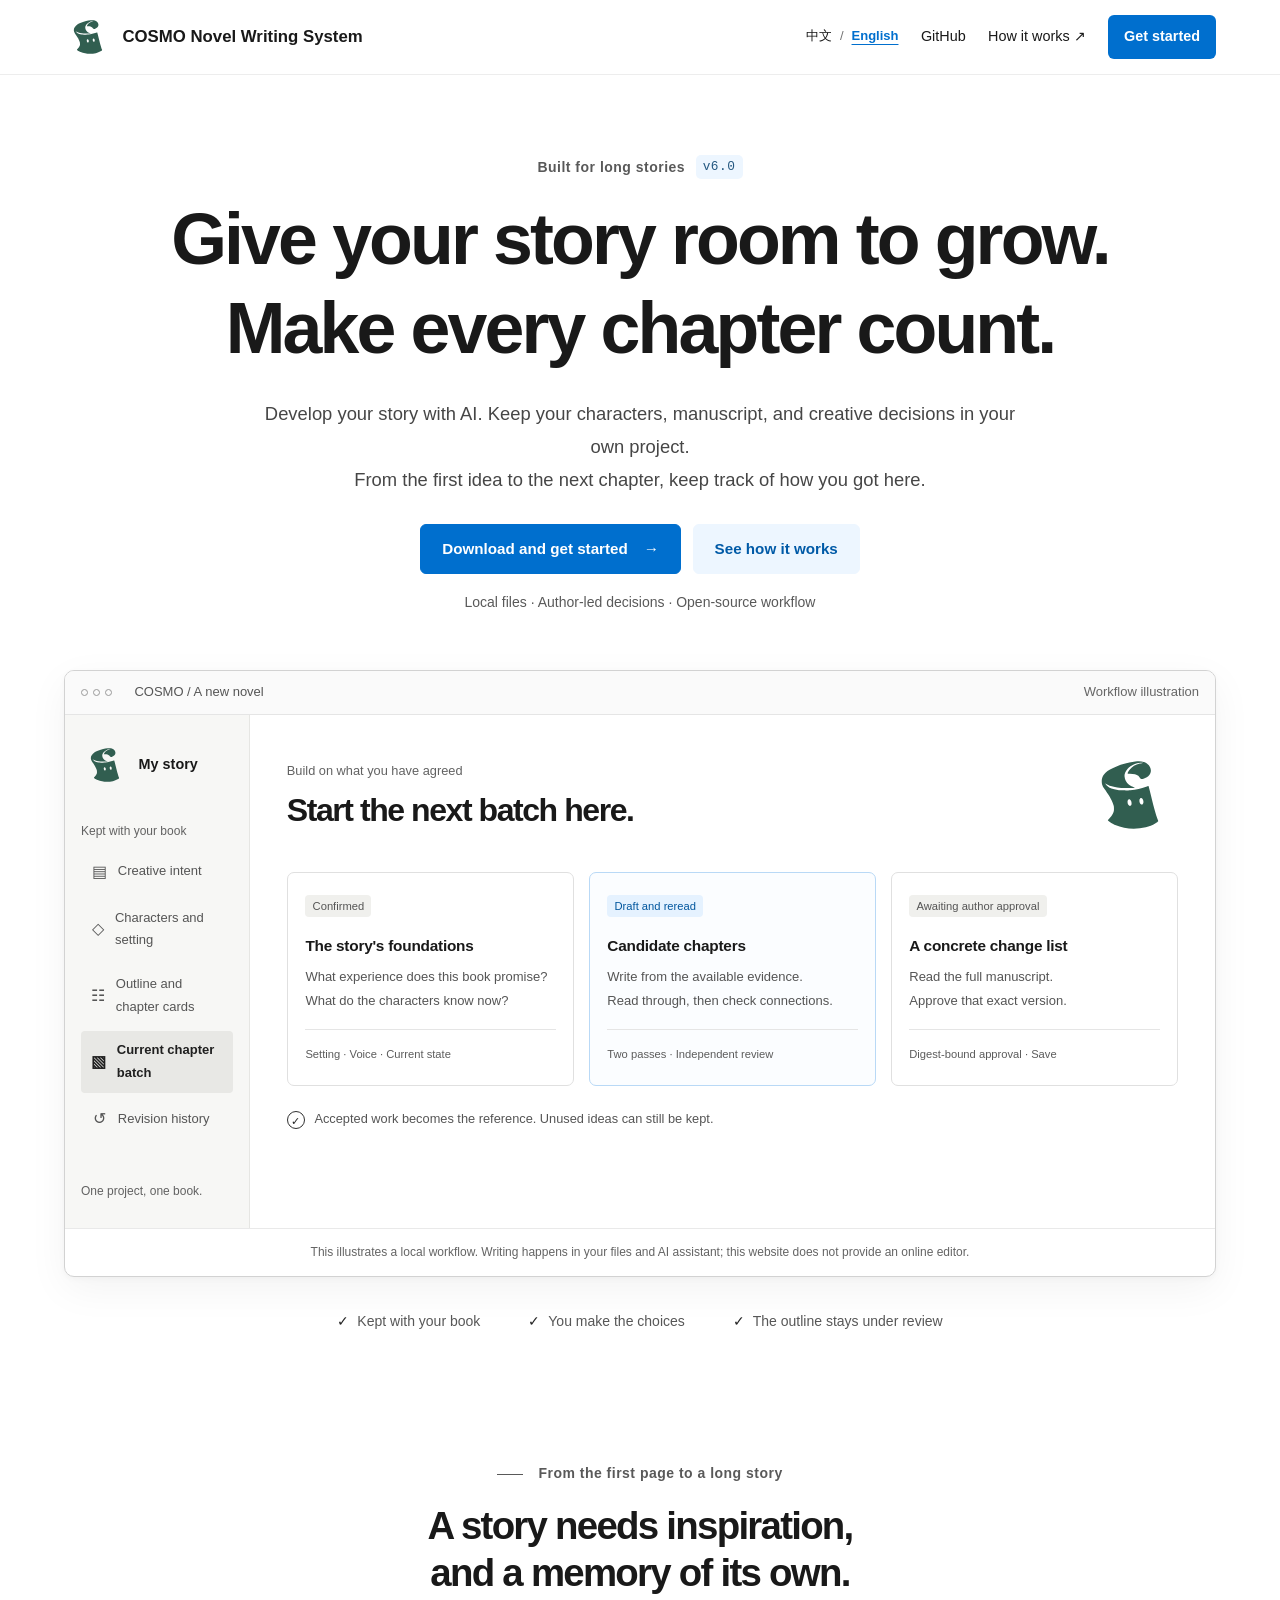
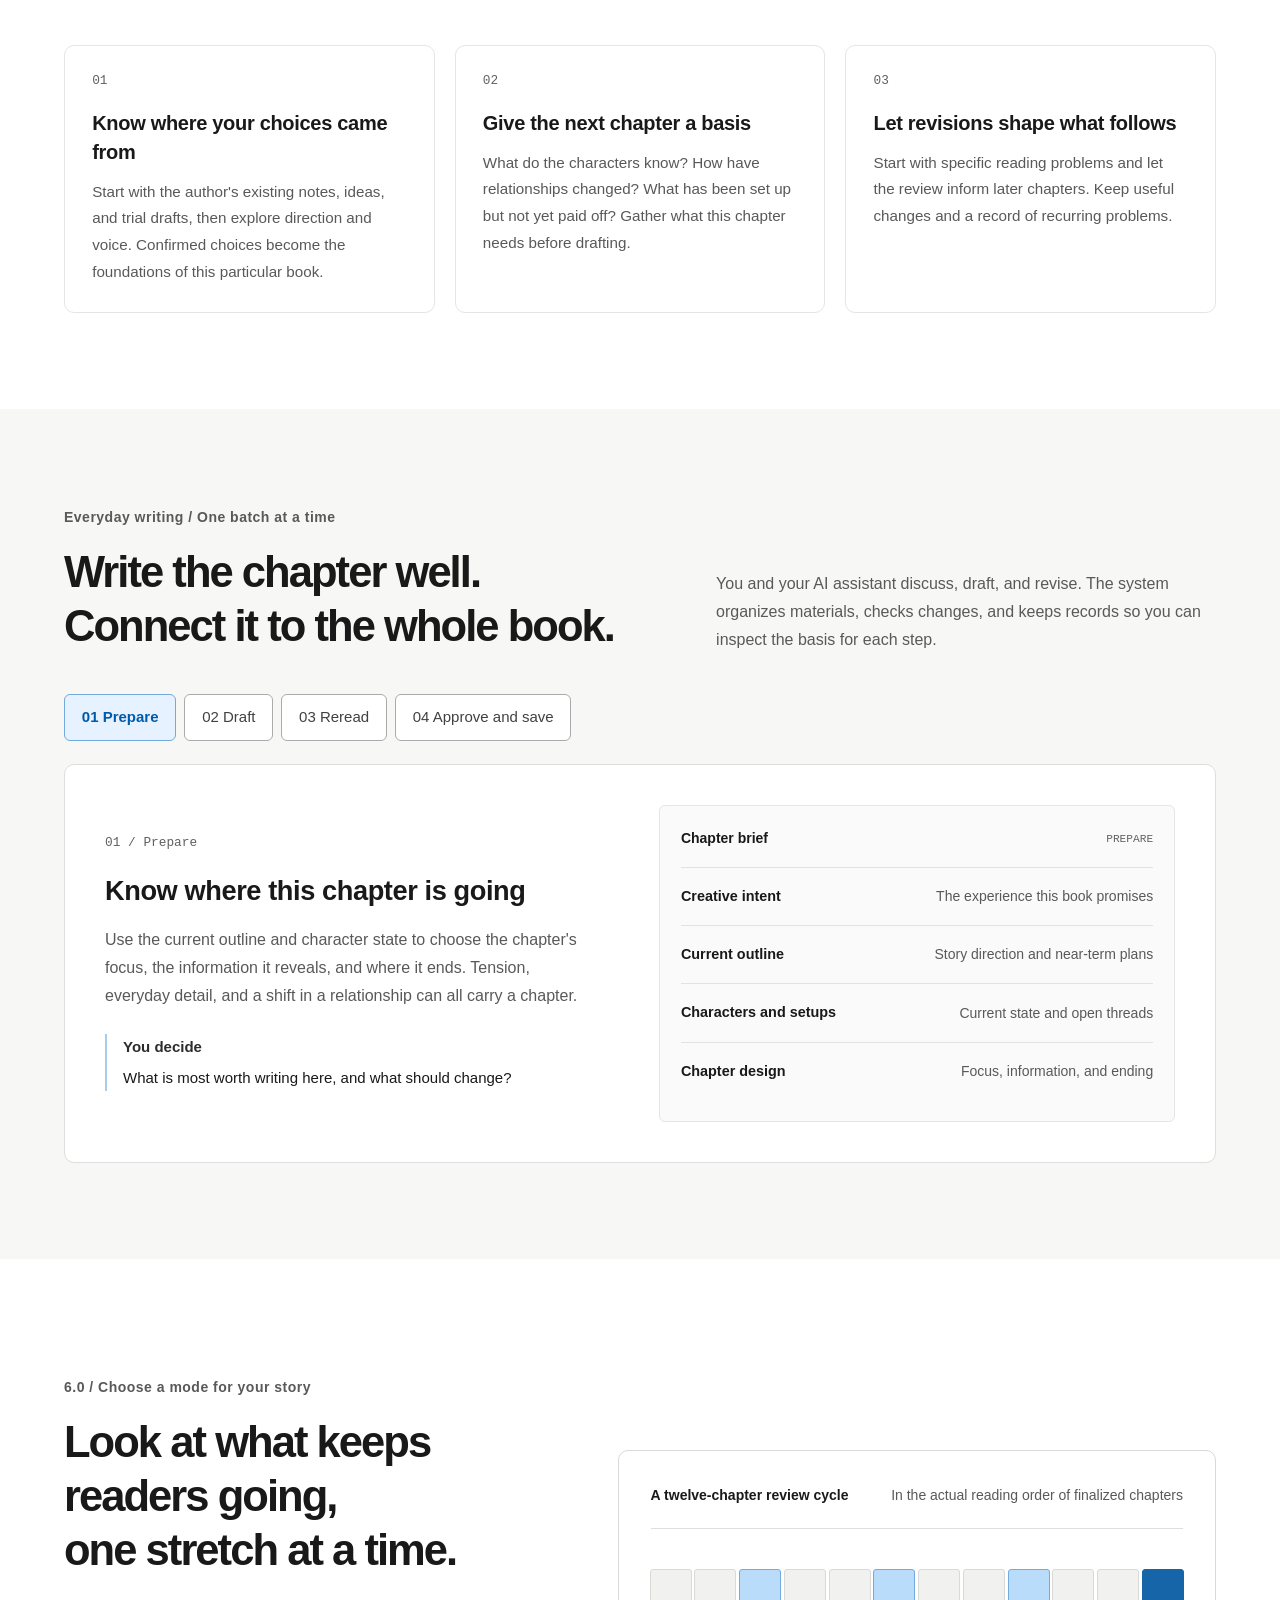
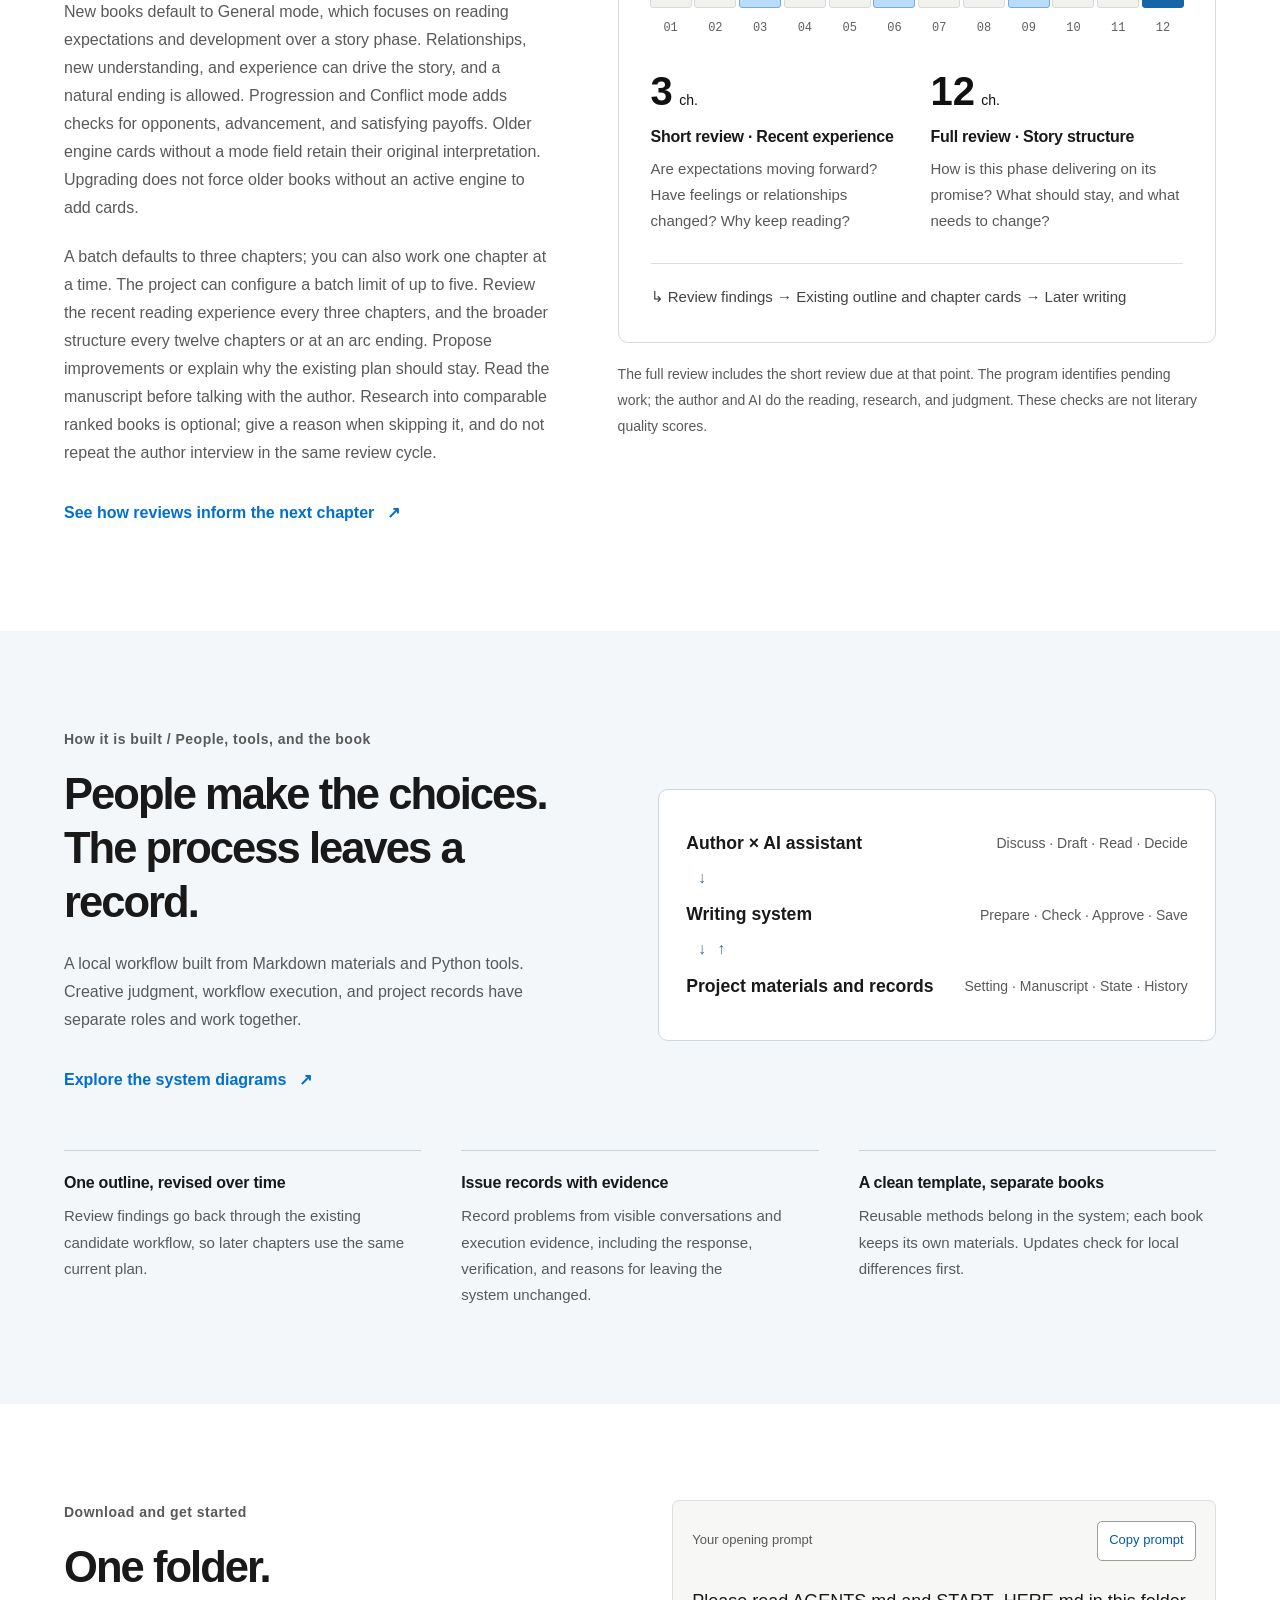
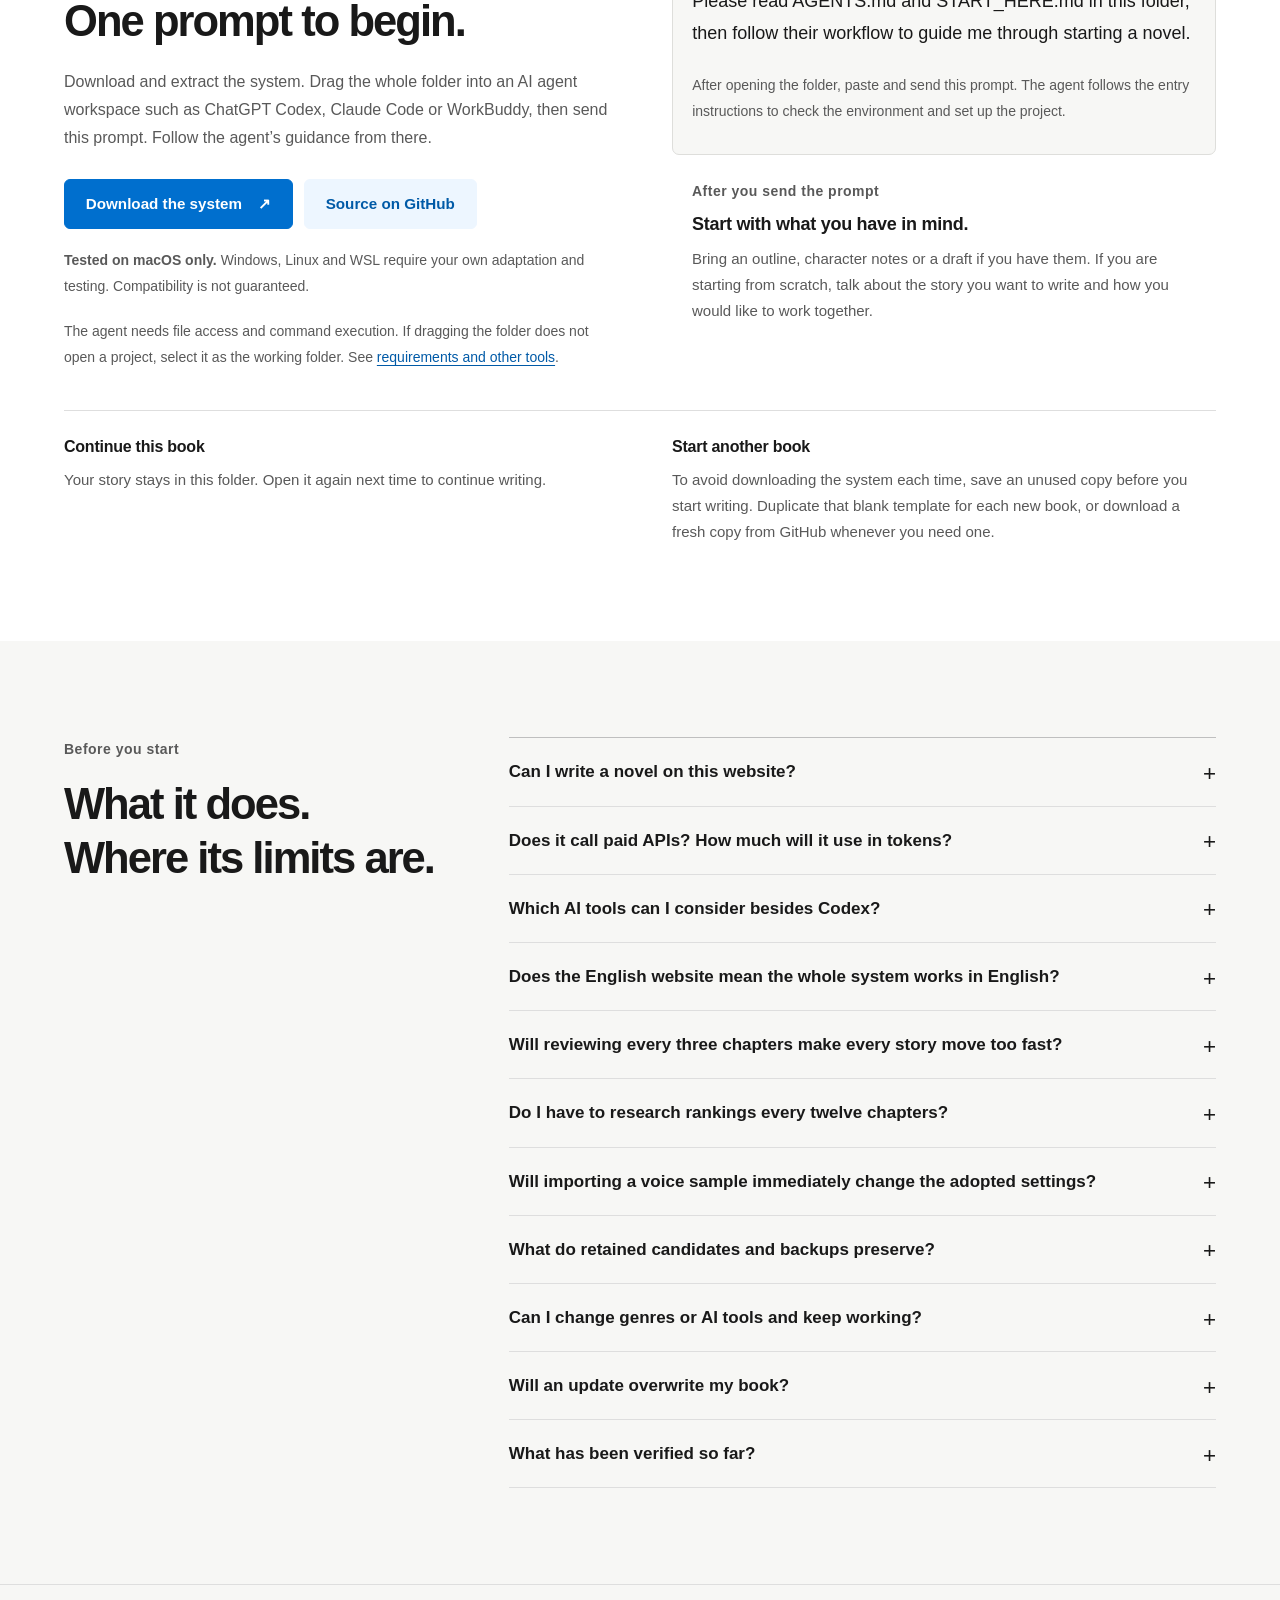
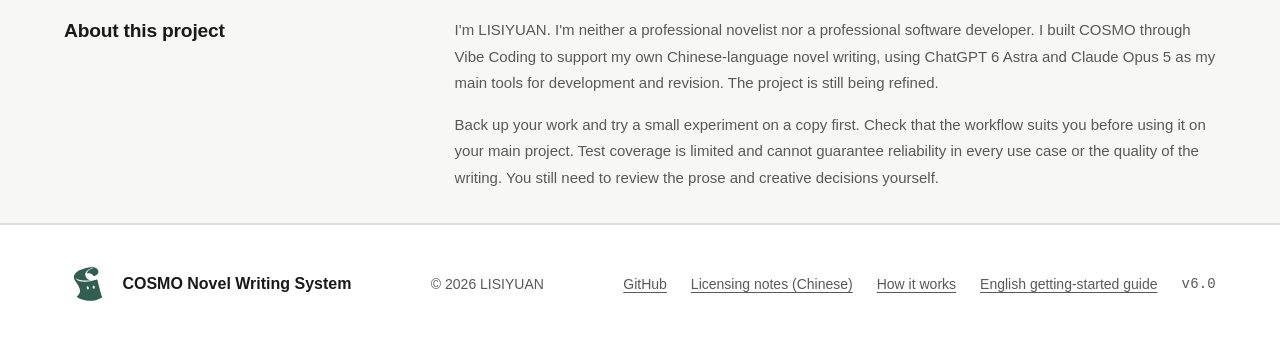
==== docs/en/index.html @ e223f110 "Release COSMO 6.0" ====
<!doctype html>
<html lang="en">
<head>
<meta charset="utf-8"><meta name="viewport" content="width=device-width, initial-scale=1">
<meta name="theme-color" content="#ffffff"><meta name="author" content="LISIYUAN">
<title>COSMO Novel Writing System · 6.0 | Give your story room to grow</title>
<meta name="description" content="A local workflow for writing novels with an AI assistant. Develop ideas and voice, draft chapters, and use reviews every three and twelve chapters to keep your outline grounded in the story you have written.">
<link rel="stylesheet" href="../assets/showcase.css?v=6.0-begin"><script src="../assets/showcase.js?v=6.0-direct" defer></script>
<link rel="icon" href="../assets/favicon.ico" type="image/x-icon">
<link rel="alternate" hreflang="zh-CN" href="../index.html"><link rel="alternate" hreflang="en" href="index.html"><link rel="alternate" hreflang="x-default" href="../index.html">
</head>
<body>
<a class="skip" href="#main">Skip to content</a>
<header class="masthead"><nav class="container nav" aria-label="Main navigation">
<a class="brand" href="index.html" aria-current="page"><img class="brand-mark" src="../assets/cosmo-scroll.svg" width="48" height="48" alt="Scroll mark" aria-hidden="true">COSMO Novel Writing System</a>
<div class="nav-links"><div class="language-switch" role="group" aria-label="Language"><a href="../index.html" hreflang="zh-CN" lang="zh-CN">中文</a><span aria-hidden="true">/</span><a href="index.html" hreflang="en" lang="en" aria-current="page">English</a></div><a class="nav-optional" href="https://github.com/lisiyuan-cosmoli/cosmo-novel-writing-system">GitHub</a><a href="architecture.html">How it works ↗</a><a class="nav-cta" href="#begin">Get started</a></div>
</nav></header>
<main id="main">
<section class="hero" aria-labelledby="hero-title"><div class="container">
<div class="hero-copy"><p class="eyebrow">Built for long stories <span class="version">v<span data-system-version>6.0</span></span></p>
<h1 id="hero-title">Give your story room to grow.<br>Make every chapter count.</h1>
<p class="hero-lead">Develop your story with AI. Keep your characters, manuscript, and creative decisions in your own project.<br class="desktop-break">From the first idea to the next chapter, keep track of how you got here.</p>
<div class="actions"><a class="button" href="#begin">Download and get started <span aria-hidden="true">→</span></a><a class="button secondary" href="architecture.html">See how it works</a></div>
<p class="hero-caption">Local files · Author-led decisions · Open-source workflow</p></div>
<figure class="workspace-preview" aria-labelledby="workspace-caption">
<figcaption class="workspace-bar" id="workspace-caption"><span class="window-dots" aria-hidden="true"><i></i><i></i><i></i></span><span>COSMO / A new novel</span><span class="preview-label">Workflow illustration</span></figcaption>
<div class="workspace-body"><aside class="workspace-sidebar" aria-label="Project materials"><div class="workspace-name"><img class="brand-mark" src="../assets/cosmo-scroll.svg" width="48" height="48" alt="Scroll mark" aria-hidden="true">My story</div><div class="sidebar-label">Kept with your book</div><ul><li><span aria-hidden="true">▤</span> Creative intent</li><li><span aria-hidden="true">◇</span> Characters and setting</li><li><span aria-hidden="true">☷</span> Outline and chapter cards</li><li class="selected"><span aria-hidden="true">▧</span> Current chapter batch</li><li><span aria-hidden="true">↺</span> Revision history</li></ul><p class="sidebar-foot">One project, one book.</p></aside>
<div class="workspace-main"><div class="workspace-heading"><div><p class="workspace-kicker">Build on what you have agreed</p><h2>Start the next batch here.</h2></div><img class="scroll-mascot" src="../assets/cosmo-scroll.svg" width="96" height="96" alt="Scroll mark, the COSMO Novel Writing System logo"></div>
<div class="workspace-columns"><article class="workspace-card"><span class="status-tag">Confirmed</span><h3>The story's foundations</h3><p>What experience does this book promise?<br>What do the characters know now?</p><div class="preview-rule"></div><span class="card-foot">Setting · Voice · Current state</span></article><article class="workspace-card draft-card"><span class="status-tag blue">Draft and reread</span><h3>Candidate chapters</h3><p>Write from the available evidence.<br>Read through, then check connections.</p><div class="preview-rule"></div><span class="card-foot">Two passes · Independent review</span></article><article class="workspace-card"><span class="status-tag">Awaiting author approval</span><h3>A concrete change list</h3><p>Read the full manuscript.<br>Approve that exact version.</p><div class="preview-rule"></div><span class="card-foot">Digest-bound approval · Save</span></article></div>
<div class="workspace-note"><span class="note-check" aria-hidden="true">✓</span><span>Accepted work becomes the reference. Unused ideas can still be kept.</span></div></div></div>
<p class="preview-disclaimer">This illustrates a local workflow. Writing happens in your files and AI assistant; this website does not provide an online editor.</p>
</figure>
<div class="hero-foot"><span>Kept with your book</span><span>You make the choices</span><span>The outline stays under review</span></div>
</div></section>
<section class="section" id="overview"><div class="container">
<div class="intro-statement"><p class="eyebrow"><span class="rule"></span> From the first page to a long story</p><h2>A story needs inspiration,<br>and a memory of its own.</h2></div>
<div class="principles">
<article class="principle"><span class="number">01</span><h3>Know where your choices came from</h3><p>Start with the author's existing notes, ideas, and trial drafts, then explore direction and voice. Confirmed choices become the foundations of this particular book.</p></article>
<article class="principle"><span class="number">02</span><h3>Give the next chapter a basis</h3><p>What do the characters know? How have relationships changed? What has been set up but not yet paid off? Gather what this chapter needs before drafting.</p></article>
<article class="principle"><span class="number">03</span><h3>Let revisions shape what follows</h3><p>Start with specific reading problems and let the review inform later chapters. Keep useful changes and a record of recurring problems.</p></article>
</div></div></section>
<section class="section tint" id="process"><div class="container">
<div class="section-head"><div><p class="eyebrow">Everyday writing / One batch at a time</p><h2>Write the chapter well.<br>Connect it to the whole book.</h2></div><p>You and your AI assistant discuss, draft, and revise. The system organizes materials, checks changes, and keeps records so you can inspect the basis for each step.</p></div>
<div class="switches" role="group" aria-label="Explore the stages of writing a chapter" data-switch-group="chapter" hidden>
<button class="switch" type="button" data-panel="plan" aria-controls="plan" aria-pressed="true">01 Prepare</button><button class="switch" type="button" data-panel="draft" aria-controls="draft" aria-pressed="false">02 Draft</button><button class="switch" type="button" data-panel="read" aria-controls="read" aria-pressed="false">03 Reread</button><button class="switch" type="button" data-panel="save" aria-controls="save" aria-pressed="false">04 Approve and save</button>
</div>
<article class="flow-panel" id="plan" data-panel-group="chapter"><div class="flow-copy"><span class="number">01 / Prepare</span><h3>Know where this chapter is going</h3><p>Use the current outline and character state to choose the chapter's focus, the information it reveals, and where it ends. Tension, everyday detail, and a shift in a relationship can all carry a chapter.</p><div class="role-note"><strong>You decide</strong> What is most worth writing here, and what should change?</div></div><div class="document-stack"><div class="document-title"><strong>Chapter brief</strong><span class="subtle-label">PREPARE</span></div><div class="doc-row"><span>Creative intent</span><span>The experience this book promises</span></div><div class="doc-row"><span>Current outline</span><span>Story direction and near-term plans</span></div><div class="doc-row"><span>Characters and setups</span><span>Current state and open threads</span></div><div class="doc-row"><span>Chapter design</span><span>Focus, information, and ending</span></div></div></article>
<article class="flow-panel" id="draft" data-panel-group="chapter"><div class="flow-copy"><span class="number">02 / Draft</span><h3>Bring the right material into this session</h3><p>Gather the relevant setting, voice sample, recent chapters, and earlier evidence into a reading package. The AI assistant drafts from that context; you can add prose, change the focus, or ask for another attempt.</p><div class="role-note"><strong>The system helps</strong> Control the amount of context by reading level, list sources, and check that preparation is complete.</div></div><div class="document-stack"><div class="document-title"><strong>Chapter reading package</strong><span class="subtle-label">CONTEXT</span></div><div class="doc-row"><span>Story foundations</span><span>Setting and creative boundaries</span></div><div class="doc-row"><span>Narrative voice</span><span>The adopted voice sample</span></div><div class="doc-row"><span>Events so far</span><span>Recent chapters and relevant history</span></div><div class="doc-row"><span>This task</span><span>Chapter card and author instructions</span></div></div></article>
<article class="flow-panel" id="read" data-panel-group="chapter"><div class="flow-copy"><span class="number">03 / Reread</span><h3>Find revisions through the reading experience</h3><p>The first pass examines the desire to keep reading; the second checks continuity and language. Revise together, then reread from the start. Each batch also receives an independent review, with a full read at the end of an arc, to see whether the changes address the original problems.</p><div class="role-note"><strong>You judge</strong> Are the characters believable? Does the prose flow? Which voices should stay?</div></div><div class="document-stack"><div class="document-title"><strong>Reread and revise</strong><span class="subtle-label">REVISE</span></div><div class="doc-row"><span>Cause and effect</span><span>Do actions and results connect?</span></div><div class="doc-row"><span>Characters</span><span>Do their choices make sense?</span></div><div class="doc-row"><span>Language</span><span>Do narration and dialogue fit?</span></div><div class="doc-row"><span>Connected passages</span><span>Did the changes introduce contradictions?</span></div></div></article>
<article class="flow-panel" id="save" data-panel-group="chapter"><div class="flow-copy"><span class="number">04 / Approve and save</span><h3>Save the version you actually reviewed</h3><p>The manuscript and related records enter one candidate. The system runs a dry run; after you approve those specific changes, it saves them together and updates the state for the next chapter.</p><div class="role-note"><strong>Check again before saving</strong> If the candidate or relevant committed files change, run the checks and obtain approval again.</div></div><div class="document-stack"><div class="document-title"><strong>This change list</strong><span class="subtle-label">COMMIT</span></div><div class="doc-row"><span>Manuscript</span><span>The chapters ready to adopt</span></div><div class="doc-row"><span>State and facts</span><span>What actually changed in this chapter</span></div><div class="doc-row"><span>Author approval</span><span>Bound to the same content digest</span></div><div class="doc-row"><span>Save records</span><span>Changes and recovery evidence you can inspect</span></div></div></article>
</div></section>
<section class="section" id="quality"><div class="container review-layout">
<div class="review-copy"><p class="eyebrow">6.0 / Choose a mode for your story</p><h2>Look at what keeps readers going,<br>one stretch at a time.</h2><p>New books default to General mode, which focuses on reading expectations and development over a story phase. Relationships, new understanding, and experience can drive the story, and a natural ending is allowed. Progression and Conflict mode adds checks for opponents, advancement, and satisfying payoffs. Older engine cards without a mode field retain their original interpretation. Upgrading does not force older books without an active engine to add cards.</p><p>A batch defaults to three chapters; you can also work one chapter at a time. The project can configure a batch limit of up to five. Review the recent reading experience every three chapters, and the broader structure every twelve chapters or at an arc ending. Propose improvements or explain why the existing plan should stay. Read the manuscript before talking with the author. Research into comparable ranked books is optional; give a reason when skipping it, and do not repeat the author interview in the same review cycle.</p><a class="text-link" href="architecture.html#review">See how reviews inform the next chapter <span aria-hidden="true">↗</span></a></div>
<div><figure class="rhythm-board"><figcaption class="board-heading"><strong>A twelve-chapter review cycle</strong><span>In the actual reading order of finalized chapters</span></figcaption>
<ol class="chapter-track" aria-label="Short reviews at chapters three, six, and nine; a full review at chapter twelve, including the short review due then"><li>01</li><li>02</li><li class="small">03</li><li>04</li><li>05</li><li class="small">06</li><li>07</li><li>08</li><li class="small">09</li><li>10</li><li>11</li><li class="large">12</li></ol>
<div class="review-pair"><article><strong>3<small>ch.</small></strong><h3>Short review · Recent experience</h3><p>Are expectations moving forward? Have feelings or relationships changed? Why keep reading?</p></article><article><strong>12<small>ch.</small></strong><h3>Full review · Story structure</h3><p>How is this phase delivering on its promise? What should stay, and what needs to change?</p></article></div>
<div class="feedback-return">↳ Review findings → Existing outline and chapter cards → Later writing</div></figure><p class="note">The full review includes the short review due at that point. The program identifies pending work; the author and AI do the reading, research, and judgment. These checks are not literary quality scores.</p></div>
</div></section>
<section class="section feature-band" id="technical"><div class="container">
<div class="technical-layout"><div class="technical-copy"><p class="eyebrow">How it is built / People, tools, and the book</p><h2>People make the choices.<br>The process leaves a record.</h2><p>A local workflow built from Markdown materials and Python tools. Creative judgment, workflow execution, and project records have separate roles and work together.</p><a class="text-link" href="architecture.html">Explore the system diagrams <span aria-hidden="true">↗</span></a></div>
<div class="mini-system" aria-label="The author and AI create together. Tools check and save the work, forming the reference for the next chapter."><div class="mini-layer"><strong>Author × AI assistant</strong><span>Discuss · Draft · Read · Decide</span></div><div class="mini-arrow" aria-hidden="true">↓</div><div class="mini-layer"><strong>Writing system</strong><span>Prepare · Check · Approve · Save</span></div><div class="mini-arrow" aria-hidden="true">↓ ↑</div><div class="mini-layer"><strong>Project materials and records</strong><span>Setting · Manuscript · State · History</span></div></div></div>
<div class="principle-list"><article><h3>One outline, revised over time</h3><p>Review findings go back through the existing candidate workflow, so later chapters use the same current plan.</p></article><article><h3>Issue records with evidence</h3><p>Record problems from visible conversations and execution evidence, including the response, verification, and reasons for leaving the system unchanged.</p></article><article><h3>A clean template, separate books</h3><p>Reusable methods belong in the system; each book keeps its own materials. Updates check for local differences first.</p></article></div>
</div></section>
<section class="section" id="begin"><div class="container begin-grid">
<div class="begin-intro"><p class="eyebrow">Download and get started</p><h2>One folder.<br>One prompt to begin.</h2><p>Download and extract the system. Drag the whole folder into an AI agent workspace such as ChatGPT Codex, Claude Code or WorkBuddy, then send this prompt. Follow the agent’s guidance from there.</p>
<div class="download-links"><a class="button" href="https://github.com/lisiyuan-cosmoli/cosmo-novel-writing-system/releases">Download the system <span aria-hidden="true">↗</span></a><a class="button outline" href="https://github.com/lisiyuan-cosmoli/cosmo-novel-writing-system">Source on GitHub</a></div>
<p class="note"><strong>Tested on macOS only.</strong> Windows, Linux and WSL require your own adaptation and testing. Compatibility is not guaranteed.</p>
<p class="note">The agent needs file access and command execution. If dragging the folder does not open a project, select it as the working folder. See <a href="#ai-tools">requirements and other tools</a>.</p></div>
<div class="begin-workspace"><div class="command-box"><div class="command-head"><span>Your opening prompt</span><button class="copy-button" type="button" id="copy-command" hidden>Copy prompt</button></div><p class="start-prompt" id="start-command">Please read AGENTS.md and START_HERE.md in this folder, then follow their workflow to guide me through starting a novel.</p><p class="note">After opening the folder, paste and send this prompt. The agent follows the entry instructions to check the environment and set up the project.</p><p id="copy-status" class="copy-status" role="status" aria-live="polite"></p></div>
<div class="begin-next"><p class="eyebrow">After you send the prompt</p><h3>Start with what you have in mind.</h3><p>Bring an outline, character notes or a draft if you have them. If you are starting from scratch, talk about the story you want to write and how you would like to work together.</p></div></div>
<div class="begin-notes"><article><h3>Continue this book</h3><p>Your story stays in this folder. Open it again next time to continue writing.</p></article><article><h3>Start another book</h3><p>To avoid downloading the system each time, save an unused copy before you start writing. Duplicate that blank template for each new book, or download a fresh copy from GitHub whenever you need one.</p></article></div>
</div></section>
<section class="section tint" id="questions"><div class="container faq-layout"><div><p class="eyebrow">Before you start</p><h2>What it does.<br>Where its limits are.</h2></div><div class="faq">
<details><summary>Can I write a novel on this website?</summary><div class="answer"><p>This site introduces the system. Your AI assistant handles drafting, research, and revision; Python tools handle the local workflow. The core scripts can run offline. Network access and how your material is handled depend on the AI service you choose.</p></div></details>
<details><summary>Does it call paid APIs? How much will it use in tokens?</summary><div class="answer"><p>The system has no built-in paid API and does not call a model for you. If you use an external AI assistant, any charges and billing rules come from the service you choose.</p><p>Even the same text can use different numbers of tokens because models tokenize it differently. The context you include, the reading level, and the number of exchanges also affect usage. Character budgets in this system limit the material assembled into a package; they are not token or cost caps. Check actual usage and charges with your AI service.</p></div></details>
<details id="ai-tools"><summary>Which AI tools can I consider besides Codex?</summary><div class="answer"><p>You can keep using Codex or try one of these tools. They offer different entry points, and some have several interfaces.</p><p><strong>Desktop workspaces:</strong> <a href="https://www.workbuddy.ai/docs/workbuddy/Quickstart">WorkBuddy</a>; <a href="https://code.claude.com/docs/en/overview">Claude Code</a> also offers desktop, editor and terminal interfaces.</p><p><strong>Agents in an editor:</strong> <a href="https://cursor.com/docs/agent/overview">Cursor Agent</a>, <a href="https://code.visualstudio.com/learn/agents/1-using-tools-with-agents">GitHub Copilot (VS Code agents)</a>, and <a href="https://docs.cline.bot/cline-overview">Cline</a>.</p><p><strong>Command-line tools:</strong> <a href="https://developers.openai.com/codex/cli/">Codex CLI</a>, Claude Code and <a href="https://geminicli.com/docs/reference/tools/">Gemini CLI</a>. Cline also has a CLI.</p><p>This release has only been tested on macOS and requires Python 3.9+. Windows, Linux, WSL and other environments have not been verified. To use COSMO there, adapt and test it yourself, including saving, backup and recovery, before using it for your manuscript. The agent checks the environment. Check that the current mode can read the whole project, run Python commands and save changes. Chat attachments alone are not enough. For cloud workspaces, confirm how to export or synchronize the complete project. Check these capabilities separately if you use another file-enabled Claude mode.</p><p>These links are official sources, checked on September 23, 2026. The list is not a COSMO compatibility certification or an assessment of writing quality. Try a separate copy first. A tool supporting Windows does not make COSMO support native Windows; costs and token usage also vary by tool and model.</p></div></details>
<details id="language-support"><summary>Does the English website mean the whole system works in English?</summary><div class="answer"><p>The website is fully available in Chinese and English. The system core, templates, and user documentation are still primarily in Chinese. The English website does not mean the core has been localized or promise a fully English operating experience.</p><p>Under the project licenses, you can adapt it for other languages. This involves adapting prompts and templates, Chinese paths and field parsing, and language checks, then validating the changes with an example project.</p></div></details>
<details><summary>Will reviewing every three chapters make every story move too fast?</summary><div class="answer"><p>The review asks what keeps a reader engaged. Quiet chapters can move forward through a new feeling, a changed relationship, or fresh information. Explain where a passage loses interest before deciding to speed it up. Avoid adding twists and conflict mechanically.</p><p>The program flags pending reviews; the author and AI reach conclusions through reading. Effective prose does not need changing just to fill in a form.</p></div></details>
<details><summary>Do I have to research rankings every twelve chapters?</summary><div class="answer"><p>Research into the text of ranked books is optional; explain why if you skip it. If you do it, an AI assistant with browsing access selects comparable works and reads legally accessible consecutive passages. Record the sources, dates, and reading scope, then extract general methods that may help this book.</p><p>If access is limited, record what was actually read and what would be needed for a follow-up. No follow-up task is automatically added to the next cycle. The tools do not browse automatically or treat a synopsis as a read manuscript.</p></div></details>
<details><summary>Will importing a voice sample immediately change the adopted settings?</summary><div class="answer"><p>Selected samples enter a candidate first: INIT for a new book, REVISE for revisions to an existing book. Complete the sample analysis, then check and approve the same digest through the existing workflow before the adopted sample changes.</p><p>For an existing book that needs its initial setup completed, you can explicitly choose INIT. If both types of candidate exist, the tool requires you to choose which one to handle. Voice profiles, genre plugins, and creative modes are separate choices.</p></div></details>
<details><summary>What do retained candidates and backups preserve?</summary><div class="answer"><p>After a successful chapter commit, 6.0 keeps the candidate in a retained-candidate directory and reports its location. Content saved during the commit can be checked there. It does not automatically become part of the committed manuscript, and the earlier approval does not cover it.</p><p>A regular backup preserves currently effective content, excluding candidates, retained candidates, reading packages, and transaction history. Save important unused material separately. A snapshot of an interrupted transaction preserves the scene but does not guarantee a consistent book can be restored from it; check the records before recovery.</p></div></details>
<details><summary>Can I change genres or AI tools and keep working?</summary><div class="answer"><p>Agreements and progress are stored in local files, so another AI assistant that works with local files can continue. There are <span data-plugin-count>4</span> optional genre plugins: mystery, romance, science fiction and fantasy, and serialized web fiction. You can also use none.</p><p>When changing assistants, reread the book's entry instructions and current state. Later decisions should still follow what the author has confirmed.</p></div></details>
<details><summary>Will an update overwrite my book?</summary><div class="answer"><p>For a new book, duplicate an unused template saved earlier or download a fresh copy. Keep using the existing folder for your current book. Synchronization checks the recorded installation baseline and stops by default on unknown differences or local changes. Recognized book-specific customizations follow the preservation rules.</p><p>A system update does not adopt new story plans or revise the book for the author.</p></div></details>
<details><summary>What has been verified so far?</summary><div class="answer"><p>The 6.0 release self-test passes <strong class="mono" data-release-tests>446 / 446</strong> checks covering initialization, reading packages, commits, revisions, review records, synchronization, recovery, and other software workflows.</p><p>Passing software checks does not prove a novel is good. Characterization, language, and reader engagement still need actual review and reader feedback. See the <a href="https://github.com/lisiyuan-cosmoli/cosmo-novel-writing-system/blob/main/%E4%BA%A4%E4%BB%98%E9%AA%8C%E6%94%B6%E6%8A%A5%E5%91%8A.md">acceptance report (Chinese)</a> and <a href="https://github.com/lisiyuan-cosmoli/cosmo-novel-writing-system/blob/main/%E5%B7%B2%E7%9F%A5%E9%99%90%E5%88%B6.md">known limitations (Chinese)</a>.</p></div></details>
</div></div></section>
<section class="project-note" aria-labelledby="project-note-title"><div class="container project-note-inner"><h2 id="project-note-title">About this project</h2><div><p>I'm LISIYUAN. I'm neither a professional novelist nor a professional software developer. I built COSMO through Vibe Coding to support my own Chinese-language novel writing, using ChatGPT 6 Astra and Claude Opus 5 as my main tools for development and revision. The project is still being refined.</p><p>Back up your work and try a small experiment on a copy first. Check that the workflow suits you before using it on your main project. Test coverage is limited and cannot guarantee reliability in every use case or the quality of the writing. You still need to review the prose and creative decisions yourself.</p></div></div></section>
</main>
<footer class="footer"><div class="container footer-row"><a class="brand" href="index.html"><img class="brand-mark" src="../assets/cosmo-scroll.svg" width="48" height="48" alt="Scroll mark" aria-hidden="true">COSMO Novel Writing System</a><span>© 2026 LISIYUAN</span><div class="footer-links"><a href="https://github.com/lisiyuan-cosmoli/cosmo-novel-writing-system">GitHub</a><a href="https://github.com/lisiyuan-cosmoli/cosmo-novel-writing-system/blob/main/NOTICE">Licensing notes (Chinese)</a><a href="architecture.html">How it works</a><a href="https://github.com/lisiyuan-cosmoli/cosmo-novel-writing-system/blob/main/README.en.md">English getting-started guide</a><span class="mono">v6.0</span></div></div></footer>
</body></html>
---- docs/assets/showcase.css ----
/* COSMO: original, local-first workflow documentation. No external assets. */
:root {
  color-scheme: light;
  --paper: #ffffff;
  --surface: #ffffff;
  --ink: #191919;
  --muted: #595959;
  --line: #dedede;
  --accent: #006fce;
  --soft-blue: #edf6ff;
  --tint: #f7f7f5;
  --sans: -apple-system, BlinkMacSystemFont, "Segoe UI", "PingFang SC", "Microsoft YaHei", sans-serif;
  --mono: "SFMono-Regular", Consolas, monospace;
}
* { box-sizing: border-box; }
html { scroll-behavior: smooth; scroll-padding-top: 6rem; }
body { margin: 0; color: var(--ink); background: var(--paper); font: 1rem/1.75 var(--sans); -webkit-font-smoothing: antialiased; }
button, input { font: inherit; }
button, a { -webkit-tap-highlight-color: transparent; }
button { cursor: pointer; }
a { color: inherit; text-underline-offset: .22em; }
a:hover { text-decoration-thickness: 2px; }
button:focus-visible, a:focus-visible, summary:focus-visible { outline: 3px solid #006fce; outline-offset: 4px; }
::selection { color: #102b43; background: #cce5ff; }
[hidden] { display: none !important; }
h1,h2,h3,h4,p,figure { margin: 0; }
h1,h2 { font-weight: 750; line-height: 1.24; letter-spacing: -.045em; text-wrap: balance; }
h1 { font-size: clamp(2.6rem, 5.6vw, 4.7rem); }
h2 { font-size: clamp(2rem, 3.4vw, 3.2rem); }
h3 { font-size: 1.25rem; line-height: 1.45; font-weight: 680; letter-spacing: -.015em; }
h4 { font-size: 1rem; }
p { text-wrap: pretty; }
p + p { margin-top: 1rem; }
img,svg { max-width: 100%; }
.container { width: min(100% - 5rem, 72rem); margin-inline: auto; }
.skip { position: fixed; top: .7rem; left: 1rem; z-index: 100; padding: .6rem 1rem; background: #fff; color: #111; transform: translateY(-200%); border: 1px solid var(--ink); }
.skip:focus { transform: none; }
.masthead { position: relative; z-index: 10; background: #fff; border-bottom: 1px solid #ededed; }
.nav { min-height: 4.6rem; display: flex; justify-content: space-between; align-items: center; gap: 1.5rem; }
.brand { display: inline-flex; align-items: center; gap: .65rem; text-decoration: none; font-size: 1.05rem; font-weight: 750; white-space: nowrap; }
.brand-mark { display: block; flex: 0 0 auto; width: 48px; height: 48px; object-fit: contain; }
.nav-links { display: flex; align-items: center; flex-wrap: wrap; gap: 1.4rem; font-size: .9rem; }
.nav-links a { display: inline-flex; align-items: center; min-height: 44px; text-decoration: none; }
.nav-links a:hover,.nav-links a[aria-current="page"] { color: var(--accent); }
.nav-links .nav-cta { color: #fff; background: var(--accent); padding: .5rem 1rem; border-radius: 6px; font-weight: 650; }
.nav-links a.nav-cta:hover, .nav-links a.nav-cta:focus-visible { color: #fff; background: #005aa7; }
.language-switch { display: inline-flex; align-items: center; gap: .5rem; white-space: nowrap; font-size: .8125rem; }
.language-switch > span { color: #737373; }
.nav-links .language-switch a[aria-current="page"] { text-decoration: underline; text-underline-offset: .3em; font-weight: 700; }
.project-note { border-block: 1px solid var(--line); padding-block: 2rem; background: var(--tint); }
.project-note-inner { display: grid; grid-template-columns: .45fr 1fr; gap: 3rem; align-items: start; }
.project-note h2 { font-size: 1.2rem; letter-spacing: -.01em; line-height: 1.5; }
.project-note p { font-size: .9375rem; color: var(--muted); }
html:lang(en) .hero h1 { max-width: 15em; letter-spacing: -.04em; }
html:lang(en) .doc-row span:first-child { flex: 0 1 42%; }
html:lang(en) .doc-row span:last-child { flex: 1 1 58%; }
.eyebrow { font-size: .875rem; letter-spacing: .035em; color: var(--muted); margin-bottom: 1rem; font-weight: 650; }
.eyebrow .rule { display: inline-block; width: 1.6rem; height: 1.5px; background: currentColor; vertical-align: middle; margin-right: .7rem; }
.mono { font-family: var(--mono); letter-spacing: .015em; }
.muted { color: var(--muted); }
.hero { background: #fff; padding-top: 5rem; }
.hero-copy { text-align: center; max-width: 60rem; margin-inline: auto; }
.hero .eyebrow { display: flex; align-items: center; justify-content: center; gap: .65rem; }
.version { display: inline-block; border-radius: 5px; padding: .1rem .45rem; font: .8rem/1.6 var(--mono); color: #245881; background: var(--soft-blue); }
.hero h1 { margin-inline: auto; max-width: 13em; }
.hero-lead { max-width: 44em; margin: 1.5rem auto 0; color: #464646; font-size: 1.15rem; line-height: 1.8; }
.actions { display: flex; justify-content: center; gap: .75rem; flex-wrap: wrap; margin-top: 1.75rem; }
.button { display: inline-flex; align-items: center; justify-content: center; gap: 1rem; min-height: 46px; padding: .65rem 1.3rem; background: var(--accent); color: #fff; border: 1px solid var(--accent); border-radius: 6px; text-decoration: none; font-size: .95rem; font-weight: 650; transition: background .16s; }
.button:hover { background: #005aa7; border-color: #005aa7; }
.button.secondary,.button.outline { color: #005aa7; background: var(--soft-blue); border-color: var(--soft-blue); }
.button.secondary:hover,.button.outline:hover { background: #dbeeff; border-color: #dbeeff; }
.hero-caption { margin-top: 1rem; font-size: .875rem; color: var(--muted); }
.text-link { display: inline-flex; align-items: center; gap: .8rem; color: var(--accent); font-weight: 650; text-decoration: none; padding-block: .5rem; }
.text-link:hover { text-decoration: underline; }
.workspace-preview { margin: 3.5rem auto 0; border: 1px solid #d2d2d2; border-radius: 10px; background: #fff; box-shadow: 0 12px 40px #1919190d, 0 2px 6px #19191908; overflow: hidden; }
.workspace-bar { min-height: 44px; display: flex; align-items: center; gap: .8rem; padding: .6rem 1rem; color: #555; font-size: .8125rem; background: #fafafa; border-bottom: 1px solid #e5e5e5; }
.window-dots { display: flex; gap: 5px; margin-right: .6rem; }
.window-dots i { display: block; width: 7px; height: 7px; border: 1px solid #999; border-radius: 50%; }
.preview-label { margin-left: auto; color: #666; }
.workspace-body { display: grid; grid-template-columns: 185px minmax(0, 1fr); }
.workspace-sidebar { padding: 1.6rem 1rem; background: #f7f7f5; border-right: 1px solid #e6e6e3; }
.workspace-name { display: flex; align-items: center; gap: .6rem; font-size: .9rem; font-weight: 650; }
.workspace-name .brand-mark { width: 48px; height: 48px; }
.sidebar-label { margin-top: 2rem; font-size: .75rem; color: #626262; }
.workspace-sidebar ul { list-style: none; padding: 0; margin: .5rem 0; }
.workspace-sidebar li { display: flex; gap: .65rem; align-items: center; margin-block: .3rem; padding: .5rem .65rem; border-radius: 4px; font-size: .8125rem; color: #555; }
.workspace-sidebar li span { width: 1rem; font-size: 1rem; text-align: center; }
.workspace-sidebar li.selected { background: #e8e8e5; color: #202020; font-weight: 600; }
.sidebar-foot { margin-top: 2.5rem; font-size: .75rem; color: #626262; }
.workspace-main { padding: 2rem 2.3rem 1.4rem; min-width: 0; }
.workspace-heading { display: flex; justify-content: space-between; gap: 1rem; align-items: center; }
.workspace-kicker { color: #626262; font-size: .8rem; margin-bottom: .55rem; }
.workspace-heading h2 { font-size: clamp(1.5rem, 2.5vw, 2rem); font-weight: 720; }
.workspace-columns { display: grid; grid-template-columns: repeat(3,minmax(0,1fr)); gap: .9rem; margin-top: 1.8rem; }
.workspace-card { padding: 1.1rem; border: 1px solid #e0e0e0; border-radius: 7px; }
.workspace-card.draft-card { border-color: #b9d9f6; background: #fbfdff; }
.status-tag { display: inline-block; background: #f0f0ed; color: #555; padding: .15rem .45rem; border-radius: 4px; font-size: .7rem; line-height: 1.5; }
.status-tag.blue { color: #00569e; background: #e5f2ff; }
.workspace-card h3 { font-size: .96rem; margin-top: 1rem; }
.workspace-card p { font-size: .8125rem; color: #555; margin-top: .5rem; line-height: 1.85; }
.preview-rule { height: 1px; background: #e5e5e5; margin-block: 1rem .6rem; }
.card-foot { font-size: .7rem; color: #5c5c5c; }
.workspace-note { display: flex; align-items: center; gap: .6rem; font-size: .8rem; color: #555; margin-top: 1.4rem; }
.note-check { display: grid; place-items: center; width: 18px; height: 18px; border: 1.5px solid #303030; border-radius: 50%; color: #242424; font-size: .7rem; flex-shrink: 0; }
.preview-disclaimer { padding: .8rem 1.5rem; border-top: 1px solid #e9e9e9; color: #646464; font-size: .75rem; text-align: center; }
.hero-foot { display: flex; flex-wrap: wrap; justify-content: center; gap: .7rem 3rem; margin-top: 2rem; padding-bottom: 2rem; color: #575757; font-size: .875rem; }
.hero-foot span::before { content: "✓"; color: #222; margin-right: .5rem; }
.section { padding-block: 6rem; }
.section-head { display: grid; grid-template-columns: 1fr .85fr; gap: 4rem; align-items: end; margin-bottom: 2.5rem; }
.section-head > p { color: var(--muted); max-width: 33em; }
.intro-statement { text-align: center; max-width: 48rem; margin-inline: auto; }
.intro-statement h2 { font-size: clamp(1.9rem, 3vw, 2.7rem); }
.principles { display: grid; grid-template-columns: repeat(3,minmax(0,1fr)); gap: 1.25rem; margin-top: 3rem; }
.principle { border: 1px solid #e5e5e5; border-radius: 10px; padding: 1.7rem; }
.number { font: .8rem var(--mono); color: #606060; display: block; margin-bottom: 1.3rem; }
.principle p { color: var(--muted); margin-top: .75rem; font-size: .95rem; }
.tint { background: var(--tint); }
.switches { display: flex; gap: .5rem; flex-wrap: wrap; margin-bottom: 1.4rem; }
.switch { padding: .6rem 1.05rem; border: 1px solid #ababab; border-radius: 6px; color: #414141; background: #fff; min-height: 44px; font-size: .9375rem; }
.switch[aria-pressed="true"] { color: #005aa7; background: #e6f2ff; border-color: #72aadd; font-weight: 650; }
.switch:hover { border-color: var(--accent); }
.flow-panel { border: 1px solid #dedede; border-radius: 10px; background: #fff; padding: 2.5rem; display: grid; grid-template-columns: .95fr 1fr; gap: 4rem; align-items: center; }
.flow-panel + .flow-panel { margin-top: 1.5rem; }
.flow-copy h3 { font-size: 1.7rem; font-weight: 700; margin-bottom: 1rem; }
.flow-copy > p { color: var(--muted); }
.role-note { border-left: 2px solid #a8ccea; padding-left: 1rem; margin-top: 1.5rem; font-size: .9375rem; }
.role-note strong { display: block; margin-bottom: .25rem; color: #2c2c2c; }
.document-stack { padding: 1.3rem; border: 1px solid #e5e5e5; border-radius: 6px; background: #fafafa; }
.doc-row { display: flex; justify-content: space-between; align-items: center; gap: 1rem; border-top: 1px solid #e2e2e2; padding: 1rem 0; }
.doc-row span:first-child { flex: 0 0 auto; font-size: .9rem; font-weight: 550; }
.doc-row span:last-child { color: var(--muted); font-size: .875rem; text-align: right; }
.document-title { display: flex; justify-content: space-between; align-items: center; gap: .7rem; font-size: .875rem; margin-bottom: 1rem; }
.subtle-label { font: .7rem var(--mono); color: #626262; }
.review-layout { display: grid; grid-template-columns: .9fr 1.1fr; gap: 4rem; align-items: center; }
.review-copy p { color: var(--muted); margin-top: 1.3rem; max-width: 32em; }
.review-copy .text-link { margin-top: 1.5rem; }
.rhythm-board { border: 1px solid #d9d9d9; background: #fff; border-radius: 10px; padding: 2rem; }
.board-heading { display: flex; justify-content: space-between; align-items: center; gap: 1.2rem; font-size: .875rem; padding-bottom: 1.3rem; border-bottom: 1px solid var(--line); }
.board-heading span:last-child { color: var(--muted); }
.chapter-track { display: grid; grid-template-columns: repeat(12,minmax(0,1fr)); gap: .3rem; list-style: none; margin: 2.5rem 0 2rem; padding: 0; }
.chapter-track li { display: grid; justify-items: center; gap: .8rem; font: .75rem var(--mono); color: #5e5e5e; }
.chapter-track li::before { content: ""; display: block; width: 100%; height: 2.3rem; background: #f1f1ef; border: 1px solid #d9d9d7; border-radius: 3px; }
.chapter-track li.small::before { background: #b9dcfb; border-color: #73abe0; }
.chapter-track li.large::before { background: #1665a8; border-color: #1665a8; }
.review-pair { display: grid; grid-template-columns: 1fr 1fr; gap: 1.7rem; }
.review-pair strong { font-size: 2.5rem; font-weight: 750; line-height: 1.2; display: block; color: #111; }
.review-pair strong small { font: .875rem var(--sans); padding-left: .4rem; }
.review-pair h3 { margin-top: .6rem; font-size: 1rem; }
.review-pair p { margin-top: .5rem; font-size: .9375rem; color: var(--muted); }
.feedback-return { margin-top: 1.8rem; border-top: 1px solid var(--line); padding-top: 1.2rem; font-size: .9375rem; color: #434343; }
.note { color: var(--muted); font-size: .875rem; line-height: 1.85; margin-top: 1.2rem; }
.note a { color: #005aa7; }
.feature-band { background: #f3f7fa; }
.technical-layout { display: grid; grid-template-columns: .95fr 1fr; gap: 4rem; align-items: center; }
.technical-copy > p:not(.eyebrow) { margin-top: 1.3rem; max-width: 29em; color: var(--muted); }
.technical-copy .text-link { margin-top: 1.5rem; }
.mini-system { border: 1px solid #cdd7df; border-radius: 10px; background: #fff; padding: 1.7rem; }
.mini-layer { display: flex; justify-content: space-between; align-items: center; gap: 1rem; padding-block: .7rem; }
.mini-layer strong { font-size: 1.1rem; font-weight: 650; }
.mini-layer span { font-size: .875rem; color: var(--muted); text-align: right; }
.mini-arrow { color: #4b6d87; font: 1rem var(--mono); padding-left: .7rem; }
.principle-list { display: grid; grid-template-columns: repeat(3,minmax(0,1fr)); gap: 2.5rem; margin-top: 3rem; }
.principle-list article { padding-top: 1.2rem; border-top: 1px solid #c7d2da; }
.principle-list h3 { font-size: 1rem; margin-bottom: .6rem; }.principle-list p { font-size: .9375rem; color: var(--muted); }
.begin-grid { display: grid; grid-template-columns: 1fr 1fr; gap: 4rem; }
.begin-grid > div { min-width: 0; }
.begin-grid > div > p:not(.eyebrow) { margin-top: 1.2rem; color: var(--muted); }
.download-links { display: flex; flex-wrap: wrap; gap: .7rem; margin-top: 1.7rem; }
.resource-links { display: flex; flex-wrap: wrap; gap: .7rem 1.4rem; margin-top: 1.5rem; color: #005aa7; font-size: .9375rem; }
.setup-steps { list-style: none; margin: 0; padding: 0; }
.setup-steps li { display: grid; grid-template-columns: 2rem 1fr; gap: .75rem; padding: 1.2rem 0; border-top: 1px solid var(--line); }
.setup-steps .number { margin-top: .25rem; }
.setup-steps h3 { font-size: 1.0625rem; }.setup-steps p { font-size: .9375rem; color: var(--muted); margin-top: .3rem; }
summary { cursor: pointer; padding: 1.1rem 1.6rem 1.1rem 0; line-height: 1.6; }
.command-box { padding: 1.2rem; background: #f7f7f5; border: 1px solid #dededb; border-radius: 7px; }
.setup-steps + .command-box { margin-top: 1rem; }
.command-head { display: flex; justify-content: space-between; align-items: center; gap: 1rem; font-size: .8125rem; color: var(--muted); }
.copy-button { background: #fff; color: #005aa7; border: 1px solid #9c9c9c; border-radius: 5px; padding: .3rem .7rem; font-size: .8125rem; min-height: 40px; flex-shrink: 0; }
pre { white-space: pre-wrap; overflow-wrap: anywhere; font: .875rem/1.9 var(--mono); margin: 1rem 0 0; }
code { font-family: var(--mono); font-size: .9em; }
pre code { font-size: inherit; }
.copy-status { color: #005aa7; font-size: .875rem; margin-top: .6rem; }
.faq-layout { display: grid; grid-template-columns: .7fr 1.3fr; gap: 4rem; }
.faq { border-top: 1px solid #bfbfbf; }
.faq details { border-bottom: 1px solid var(--line); }
.faq summary { list-style: none; position: relative; font-size: 1.0625rem; font-weight: 580; padding-block: 1.25rem; }
.faq summary::-webkit-details-marker { display: none; }
.faq summary::after { content: "+"; position: absolute; right: 0; top: 1.1rem; font-size: 1.4rem; font-weight: 400; }
.faq details[open] summary::after { content: "−"; }
.faq .answer { padding-bottom: 1.4rem; color: var(--muted); }
.faq .answer a { color: #005aa7; }.faq strong { color: var(--ink); }
.footer { border-top: 1px solid var(--line); padding-block: 2.2rem; }
.footer-row { display: flex; justify-content: space-between; align-items: center; gap: 1.5rem; flex-wrap: wrap; font-size: .875rem; color: var(--muted); }
.footer-row .brand { color: var(--ink); font-size: 1rem; }
.footer-links { display: flex; flex-wrap: wrap; gap: .8rem 1.5rem; }
/* Architecture: simple diagrams with text, kept readable without JavaScript. */
.architecture-hero { background: #fff; padding-block: 5rem 2rem; }
.architecture-intro { text-align: center; max-width: 52rem; margin-inline: auto; }
.architecture-intro h1 { font-size: clamp(2.5rem,4.9vw,4.2rem); }
.architecture-intro .lead { color: var(--muted); font-size: 1.1rem; max-width: 37em; margin: 1.5rem auto 0; }
.topic-nav { display: flex; justify-content: center; flex-wrap: wrap; gap: .7rem 1.4rem; border-top: 1px solid #e5e5e5; margin-top: 3rem; padding-top: 1.5rem; font-size: .875rem; }
.topic-nav a { display: inline-flex; align-items: center; min-height: 38px; color: #454545; text-decoration: none; }
.topic-nav a:hover { color: var(--accent); }
.topic-nav span { color: #656565; margin-right: .5rem; font: .75rem var(--mono); }
.diagram { border: 1px solid #d9d9d9; border-radius: 10px; padding: 2.3rem; background: #fff; }
.diagram-caption { display: flex; flex-wrap: wrap; justify-content: space-between; gap: .6rem 2rem; font-size: .875rem; color: var(--muted); margin-bottom: 2rem; }
.diagram-caption strong { color: #222; font-weight: 650; }
.author-node { width: min(25rem,100%); margin-inline: auto; text-align: center; border: 1.5px solid #505050; padding: 1rem; border-radius: 6px; background: #fff; }
.author-node strong { font-size: 1.2rem; }.author-node p { color: #555; font-size: .9375rem; margin-top: .3rem; }
.down-link { text-align: center; font-size: .875rem; color: #626262; padding: .8rem; }
.system-layers { display: grid; grid-template-columns: 1fr 3.2rem 1fr 3.2rem 1fr; align-items: stretch; }
.system-node { border: 1px solid #d7d7d7; border-radius: 6px; padding: 1.6rem; background: #fafafa; }
.system-node.engine { background: #eef6ff; border-color: #a7cbe9; }
.system-node .node-kicker { color: #555; font-size: .8125rem; margin-bottom: .7rem; }
.system-node ul { padding-left: 1.15rem; margin: .8rem 0 0; color: var(--muted); font-size: .9375rem; }
.between { align-self: center; text-align: center; color: #555; font-size: 1.5rem; }
.return-line { margin-top: 1.7rem; padding: .8rem 1rem; border: 1px dashed #bdbdbd; text-align: center; color: #484848; font-size: .9375rem; border-radius: 5px; }
.flow-chain { list-style: none; display: grid; grid-template-columns: repeat(5,minmax(0,1fr)); padding: 0; margin: 0; gap: 1.4rem; }
.flow-chain li { position: relative; padding: 1.2rem; border: 1px solid #d8d8d8; border-radius: 6px; background: #fff; }
.flow-chain li::after { content: "→"; position: absolute; left: calc(100% + .3rem); top: 1.25rem; color: #666; }
.flow-chain li:last-child::after { content: none; }
.flow-chain .number { margin-bottom: .9rem; }
.flow-chain h3 { font-size: 1.0625rem; }
.flow-chain p { color: var(--muted); font-size: .9375rem; margin-top: .6rem; }
.flow-chain li.adopted { background: #eef6ff; border-color: #a7cbe9; }
.two-notes { display: grid; grid-template-columns: 1fr 1fr; gap: 2.5rem; margin-top: 2rem; }
.two-notes article { border-left: 2px solid #c4c4c4; padding-left: 1.2rem; }.two-notes h3 { font-size: 1rem; }.two-notes p { color: var(--muted); font-size: .9375rem; margin-top: .5rem; }
.review-detail { padding: 2rem; border: 1px solid #d7d7d7; border-radius: 6px; background: #fff; }
.review-detail + .review-detail { margin-top: 1rem; }
.review-detail-head { display: flex; justify-content: space-between; align-items: center; flex-wrap: wrap; gap: 1rem; margin-bottom: 1.5rem; }
.review-detail-head h3 { font-size: 1.5rem; font-weight: 700; }
.label { display: inline-block; font-size: .8125rem; color: #00569e; border: 1px solid #bbd8ef; background: #eff7ff; border-radius: 4px; padding: .15rem .6rem; }
.research-steps { display: grid; grid-template-columns: repeat(3,minmax(0,1fr)); gap: 2rem; }
.research-steps h4 { margin-bottom: .5rem; }.research-steps p { font-size: .9375rem; color: var(--muted); }
.research-source { margin-top: 1.5rem; padding-top: 1rem; border-top: 1px solid var(--line); color: #565656; font-size: .9375rem; }
.comparison-papers { display: grid; grid-template-columns: 1fr 3rem 1fr 3rem 1fr; align-items: stretch; }
.paper { padding: 1.5rem; border: 1px solid #d7d7d7; border-radius: 6px; background: #fafafa; }
.paper .paper-label { font-size: .875rem; color: var(--muted); }.paper strong { display: block; font-size: 1.9rem; font-weight: 700; line-height: 1.5; margin-top: .6rem; }.paper p { color: var(--muted); font-size: .9375rem; margin-top: .5rem; }
.paper.changed { border: 2px solid #b85640; background: #fff5f1; }.paper.changed strong { color: #9b3823; }
.comparison-result { margin-top: 1.5rem; padding: 1rem 1.25rem; background: #eef6ff; border-left: 3px solid #2876b3; }
.comparison-result p { color: var(--muted); font-size: .9375rem; margin-top: .35rem; }
.comparison[data-outcome="stop"] .comparison-result { background: #fff3ed; border-color: #b85640; }
.comparison[data-outcome="stop"] .result-title { color: #943b25; }
.fallback { margin-top: 1.2rem; font-size: .9375rem; color: var(--muted); }
.log-flow { list-style: none; display: grid; grid-template-columns: repeat(4,minmax(0,1fr)); gap: 2.5rem; padding: 0; margin: 0; }
.log-flow li { border-top: 1px solid #bdbdbd; padding-top: 1.4rem; }
.log-flow .number { margin-bottom: 1rem; }.log-flow p { color: var(--muted); font-size: .9375rem; margin-top: .7rem; }
.migration-grid { display: grid; grid-template-columns: 1fr 1fr; gap: 1.5rem; }
.migration-panel { padding: 2rem; border: 1px solid #d7d7d7; border-radius: 6px; background: #fff; }
.migration-panel .mini-label { color: #5c5c5c; font-size: .8125rem; margin-bottom: 1rem; }
.migration-panel h3 { margin-bottom: .5rem; }.migration-panel p { color: var(--muted); font-size: .9375rem; }
.file-tags { display: flex; flex-wrap: wrap; gap: .5rem; margin-top: 1.2rem; }
.file-tags span { background: #f0f0ed; padding: .35rem .65rem; font-size: .8125rem; color: #494949; border-radius: 4px; }
.migration-rule { grid-column: 1/-1; padding: 1.2rem 1.5rem; background: #eef6ff; font-size: .9375rem; border-left: 3px solid #2876b3; }
.recovery-details { margin-top: 2rem; border-top: 1px solid #bdbdbd; border-bottom: 1px solid #bdbdbd; }
.recovery-details summary { font-size: 1.0625rem; }.recovery-details .two-notes { margin: .5rem 0 1.5rem; }
.boundary-grid { display: grid; grid-template-columns: 1fr 1fr; gap: 4rem; }.boundary-grid h3 { margin-bottom: 1rem; }.boundary-grid ul { margin: 0; padding-left: 1.2rem; color: var(--muted); }.boundary-grid li + li { margin-top: .65rem; }
@media (max-width: 1050px) {
  .nav { flex-wrap: wrap; padding-block: .7rem; gap: .5rem 1.2rem; }
  .container { width: calc(100% - 3.5rem); }
  .section-head,.review-layout,.technical-layout,.begin-grid,.faq-layout { gap: 2.5rem; }
  .workspace-body { grid-template-columns: 160px minmax(0,1fr); }.workspace-main { padding: 1.7rem; }.workspace-card { padding: .85rem; }
  .flow-panel { gap: 2rem; padding: 2rem; }.system-node { padding: 1.2rem; }.diagram { padding: 2rem; }
  .flow-chain { gap: 1rem; }.flow-chain li { padding: 1rem; }.flow-chain li::after { left: calc(100% + .1rem); }
}
@media (max-width: 780px) {
  .project-note-inner { grid-template-columns: 1fr; gap: .75rem; }
  .container { width: calc(100% - 2.5rem); }.nav { gap: .5rem 1rem; min-height: 4.5rem; flex-wrap: wrap; padding-block: .7rem; }.nav-links { gap: .8rem; font-size: .875rem; }
  .hero { padding-top: 3.5rem; }.hero-lead { font-size: 1.0625rem; }.desktop-break { display: none; }
  .workspace-preview { margin-top: 2.5rem; }.workspace-body { grid-template-columns: 1fr; }.workspace-sidebar { display: none; }.workspace-main { padding: 1.5rem; }.workspace-card { padding: 1rem; }
  .section { padding-block: 4rem; }.section-head { grid-template-columns: 1fr; gap: 1.2rem; margin-bottom: 2rem; }
  .principles { grid-template-columns: 1fr; gap: 1rem; margin-top: 2rem; }.principle { display: grid; grid-template-columns: 2rem 1fr; gap: 0 .5rem; padding: 1.5rem; }.principle .number { grid-row: 1/3; margin-top: .35rem; }.principle p { margin-top: .5rem; }
  .review-layout,.technical-layout,.begin-grid,.faq-layout { grid-template-columns: 1fr; gap: 2rem; }
  .flow-panel { grid-template-columns: 1fr; gap: 1.5rem; padding: 1.5rem; }.flow-copy h3 { font-size: 1.5rem; }.switch { padding: .55rem .8rem; }
  .rhythm-board { padding: 1.5rem; }.review-pair { gap: 1.5rem; }.principle-list { grid-template-columns: 1fr; gap: 1.5rem; margin-top: 2rem; }
  .diagram { padding: 1.5rem; }.system-layers { grid-template-columns: 1fr; }.between { transform: rotate(90deg); padding-block: .25rem; }.comparison-papers .between { transform: none; }
  .flow-chain { grid-template-columns: 1fr; gap: 1.4rem; }.flow-chain li { display: grid; grid-template-columns: 2rem 1fr; gap: 0 .5rem; }.flow-chain .number { grid-row: 1/3; margin-top: .3rem; }.flow-chain p { margin-top: .3rem; }.flow-chain li::after { left: 50%; top: calc(100% - .05rem); content: "↓"; }
  .two-notes,.migration-grid,.boundary-grid { grid-template-columns: 1fr; gap: 1.5rem; }.migration-rule { grid-column: auto; }
  .research-steps,.log-flow { grid-template-columns: 1fr; gap: 1.5rem; }.research-steps article + article { padding-top: 1rem; border-top: 1px solid var(--line); }
  .review-detail { padding: 1.4rem; }.comparison-papers { grid-template-columns: 1fr; }.paper { padding: 1.2rem; }.paper strong { font-size: 1.6rem; }
  .architecture-hero { padding-block: 3.5rem 1.5rem; }.architecture-intro .lead { font-size: 1rem; }.topic-nav { justify-content: flex-start; gap: .3rem 1.1rem; margin-top: 2rem; }
  .footer-row { align-items: flex-start; }.footer-links { gap: .8rem 1.2rem; }
}
@media (max-width: 560px) {
  .container { width: calc(100% - 2rem); }.brand { font-size: 1rem; }.nav { justify-content: center; padding-block: .85rem; }.nav-links { justify-content: center; gap: .5rem 1.1rem; width: 100%; }.nav-links .nav-cta { padding: .3rem .85rem; min-height: 40px; }
  .hero h1 { font-size: clamp(2.25rem,8.6vw,3rem); }.hero .eyebrow { font-size: .8rem; }.actions { gap: .6rem; }.button { padding-inline: 1rem; font-size: .9rem; }
  .workspace-bar { gap: .55rem; padding-inline: .75rem; font-size: .7rem; }.window-dots { margin-right: .2rem; }.preview-label { font-size: .65rem; }
  .workspace-heading h2 { font-size: 1.4rem; }.workspace-main { padding: 1.25rem; }.workspace-kicker { font-size: .7rem; }
  .workspace-columns { grid-template-columns: 1fr; gap: .7rem; margin-top: 1.3rem; }.workspace-card { display: grid; grid-template-columns: 1fr 1fr; gap: .4rem .8rem; align-items: start; padding: .9rem 1rem; }.status-tag { justify-self: start; }.workspace-card h3 { grid-column: 1; margin-top: .15rem; font-size: .92rem; }.workspace-card p { grid-column: 2; grid-row: 1 / 3; margin: 0; font-size: .75rem; }.preview-rule { display: none; }.card-foot { grid-column: 1 / -1; padding-top: .5rem; border-top: 1px solid #e6e6e6; margin-top: .2rem; font-size: .68rem; }
  .workspace-note { align-items: flex-start; font-size: .75rem; line-height: 1.6; }.preview-disclaimer { padding-inline: 1rem; font-size: .7rem; }.hero-foot { gap: .5rem 1rem; font-size: .75rem; }
  .rhythm-board { padding: 1.1rem; }.review-pair { gap: 1rem; }.chapter-track { gap: .2rem; }.board-heading { align-items: flex-start; gap: .7rem; }.board-heading span:last-child { text-align: right; }
  .mini-system { padding: 1.2rem; }.mini-layer { align-items: flex-start; }.mini-layer strong { font-size: 1rem; }.mini-layer span { font-size: .8rem; }
  .document-stack { padding: 1rem; }.doc-row { gap: .8rem; }.doc-row span:last-child { font-size: .8rem; }.document-title { flex-wrap: wrap; }
}
@media (max-width: 360px) {
  .brand, .footer-row .brand { font-size: .875rem; gap: .5rem; }
  .brand > .brand-mark { width: 40px; height: 40px; }
}
@media (prefers-reduced-motion: reduce) {
  html { scroll-behavior: auto; } *,*::before,*::after { animation: none !important; transition: none !important; }
}
@media print {
  html { scroll-behavior: auto; } body { font-size: 10pt; background: #fff; }.container { width: 100%; }
  .masthead,.topic-nav,.switches,.actions,.copy-button,.footer,.skip { display: none !important; }
  .hero,.architecture-hero,.feature-band { background: #fff; }.hero { padding: 0; }.workspace-preview { box-shadow: none; }.section { padding-block: 1.6rem; }
  h1 { font-size: 30pt; } h2 { font-size: 23pt; }.section-head { margin-bottom: 1rem; }.section-head,.review-layout { gap: 1.5rem; }
  .diagram,.rhythm-board,.flow-panel,.review-detail { break-inside: avoid; padding: 1rem; }.flow-panel[hidden] { display: grid !important; }.review-detail[hidden] { display: block !important; }.paper,.system-node { padding: 1rem; } a { text-decoration: none; }
}

.scroll-mascot { display: block; width: 96px; height: 96px; flex: 0 0 auto; object-fit: contain; }

/* A readable prompt replaces the terminal example in quick start. */
.begin-grid { row-gap: 2.5rem; align-items: start; }
.begin-workspace { display: grid; gap: 1.5rem; }
.begin-next { padding-inline: 1.25rem; }
.begin-next .eyebrow { margin-bottom: .5rem; }
.begin-next h3 { font-size: 1.125rem; margin-bottom: .5rem; }
.begin-next > p:last-child { color: var(--muted); font-size: .9375rem; }
.begin-notes { grid-column: 1 / -1; display: grid; grid-template-columns: 1fr 1fr; gap: 4rem; padding-top: 1.5rem; border-top: 1px solid var(--line); }
.begin-notes h3 { font-size: 1rem; margin-bottom: .5rem; }
.begin-notes p { color: var(--muted); font-size: .9375rem; }
@media (max-width: 1050px) { .begin-notes { gap: 2.5rem; } }
@media (max-width: 780px) {
  .begin-grid { row-gap: 2rem; }
  .begin-notes { grid-template-columns: 1fr; gap: 1.5rem; }
  .begin-next { padding-inline: 0; }
}
.start-prompt { margin: 1.5rem 0; font-size: 1.125rem; line-height: 1.8; overflow-wrap: anywhere; }
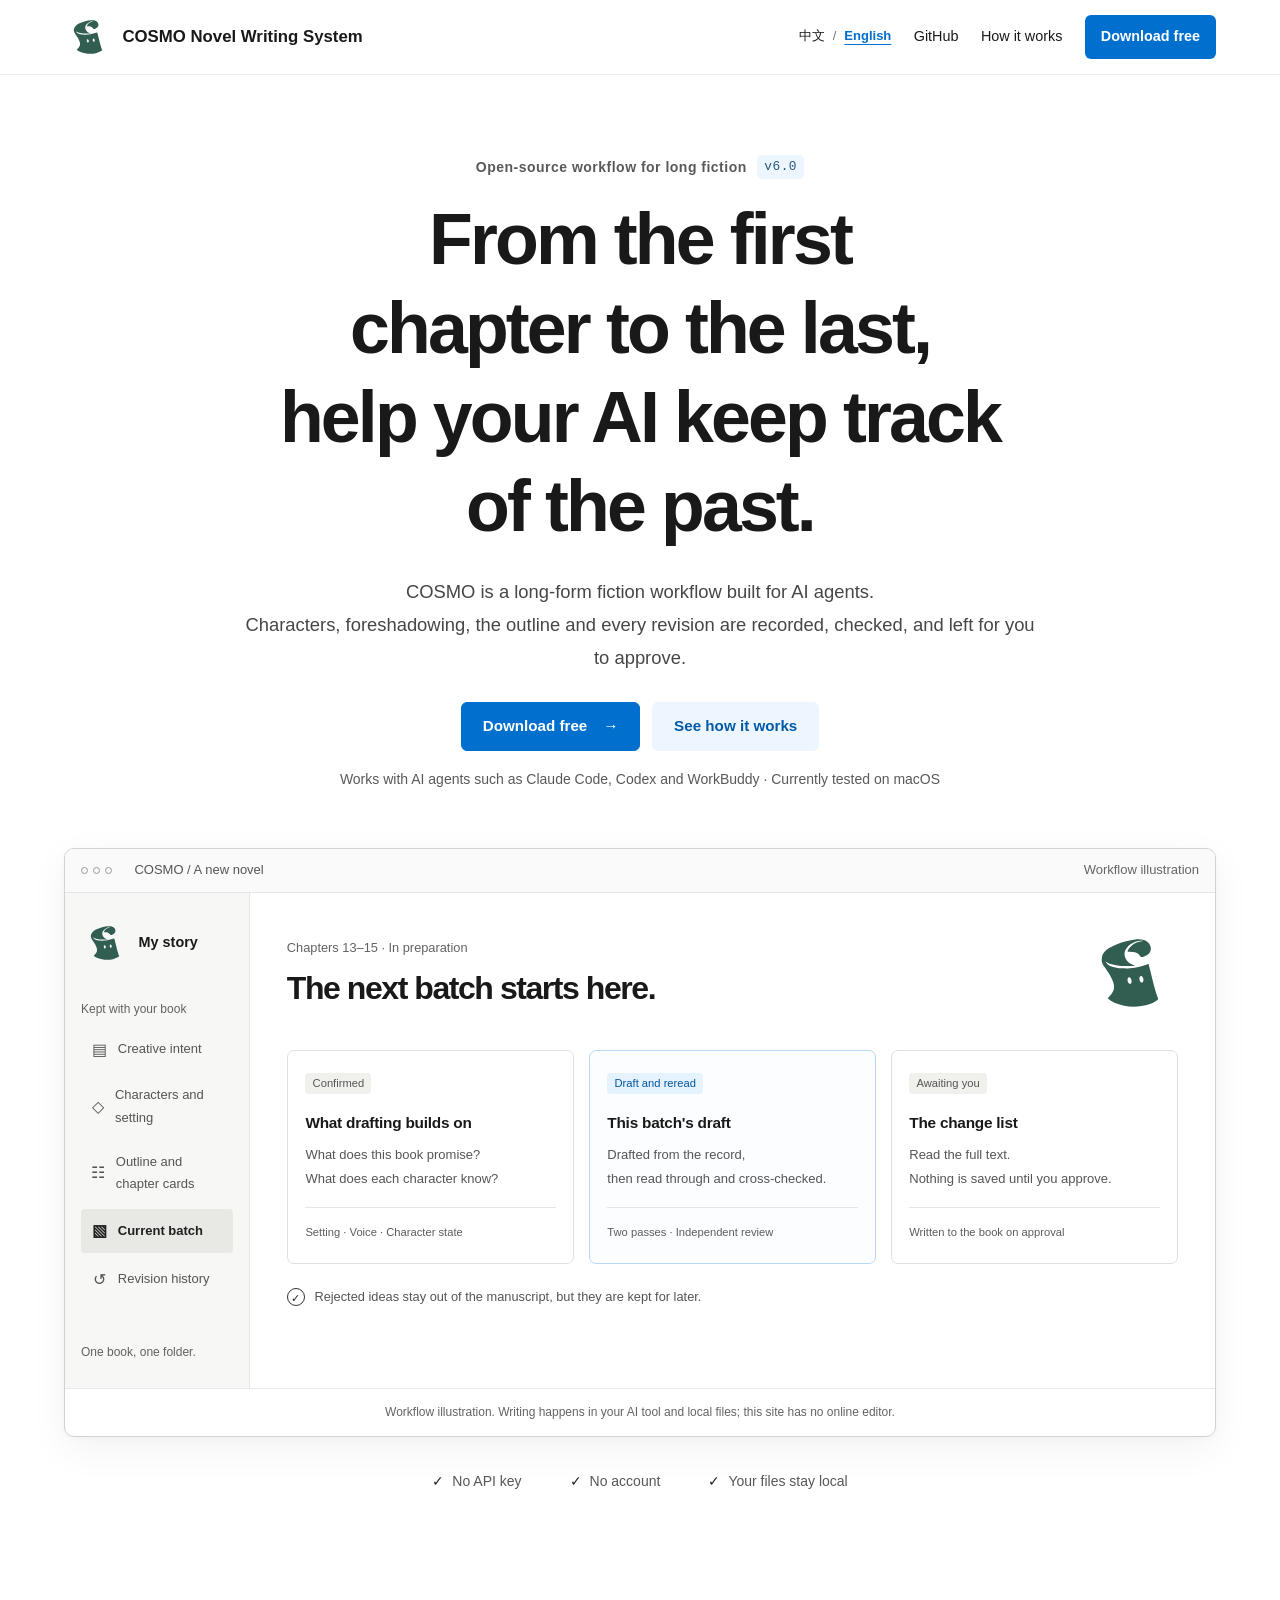
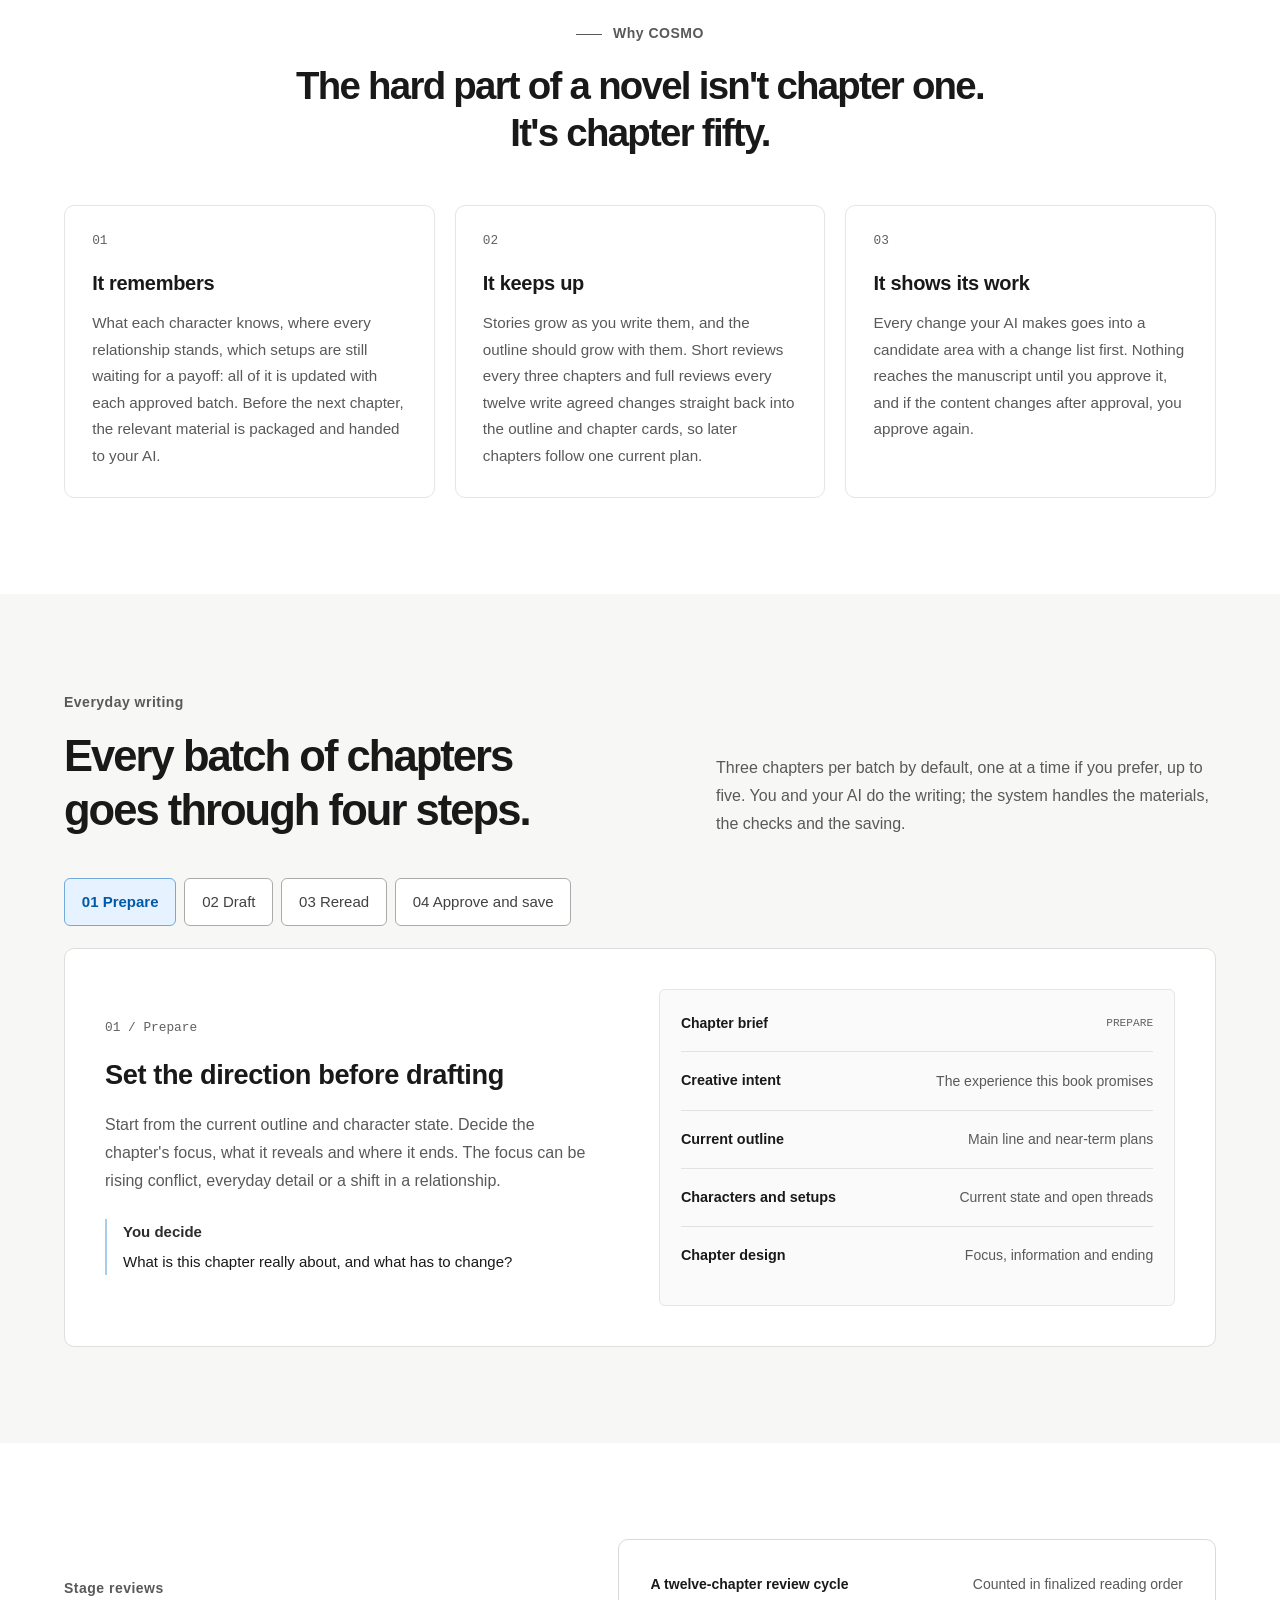
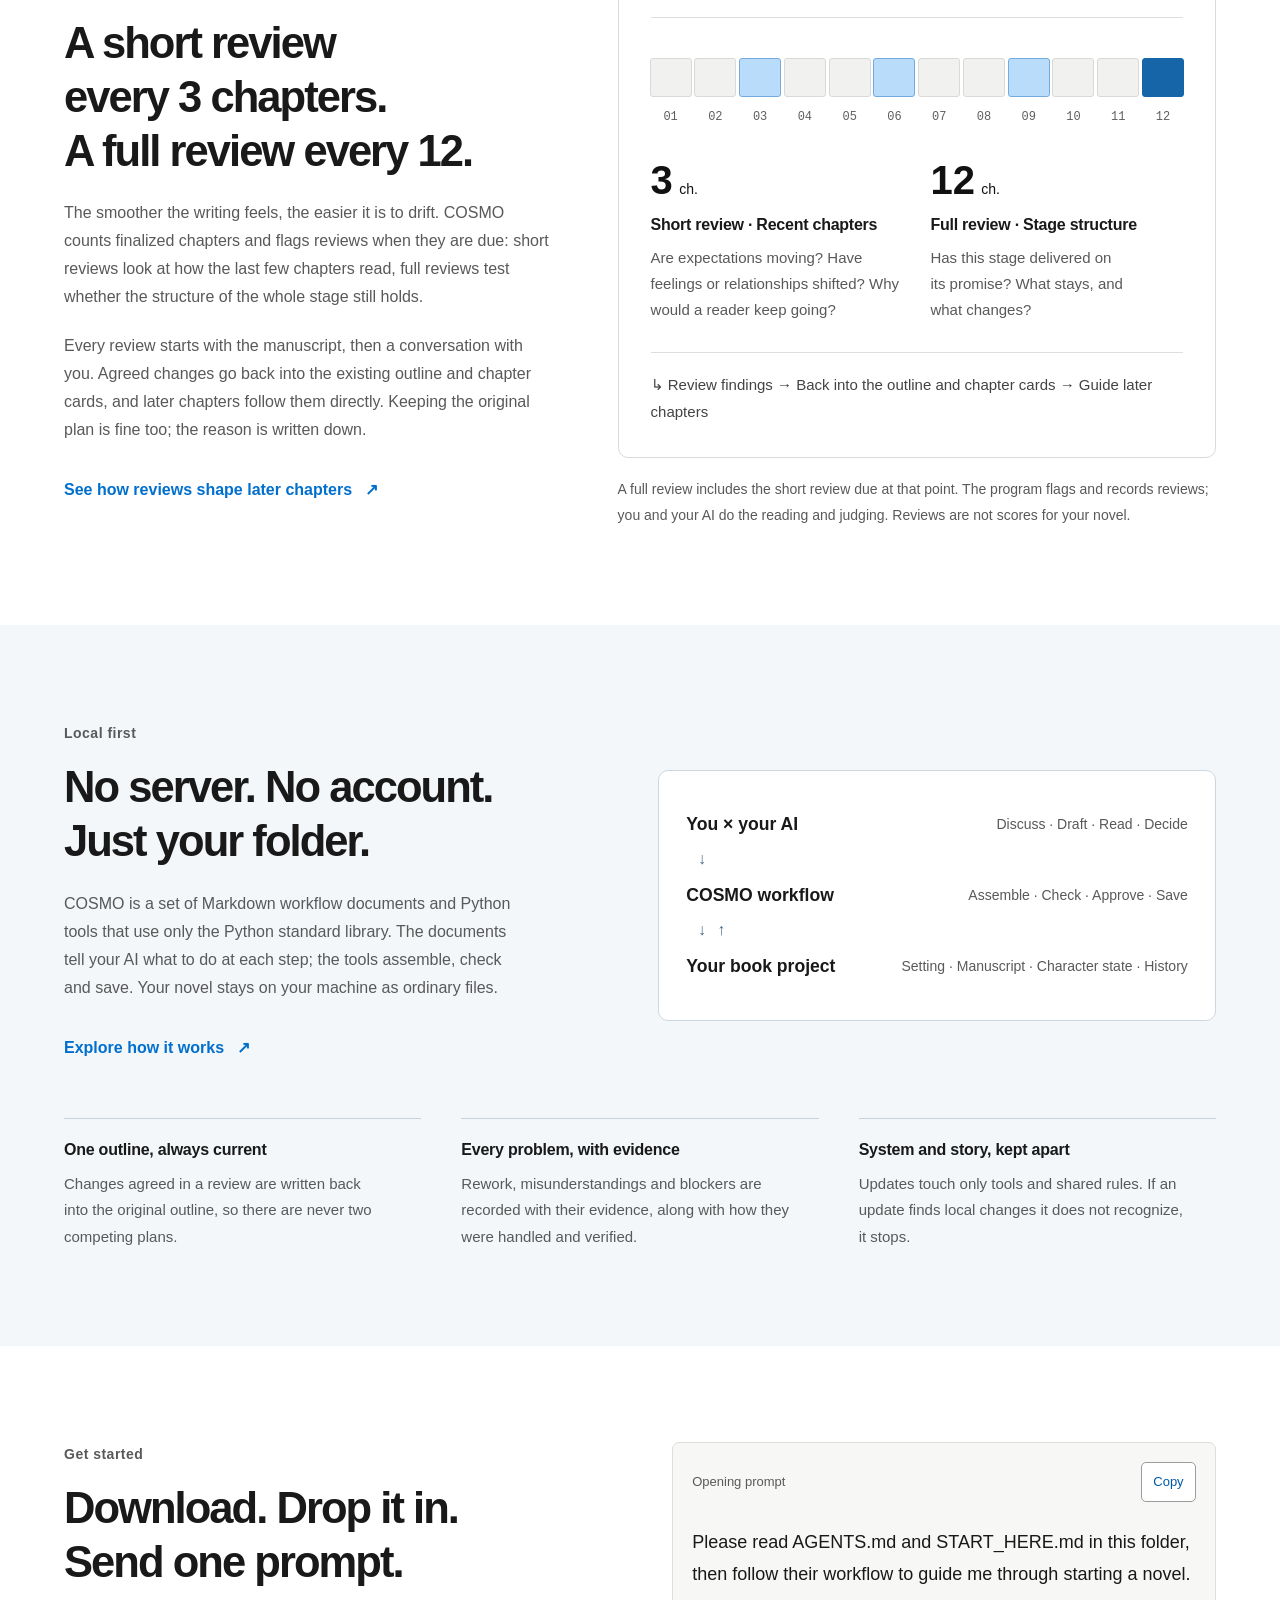
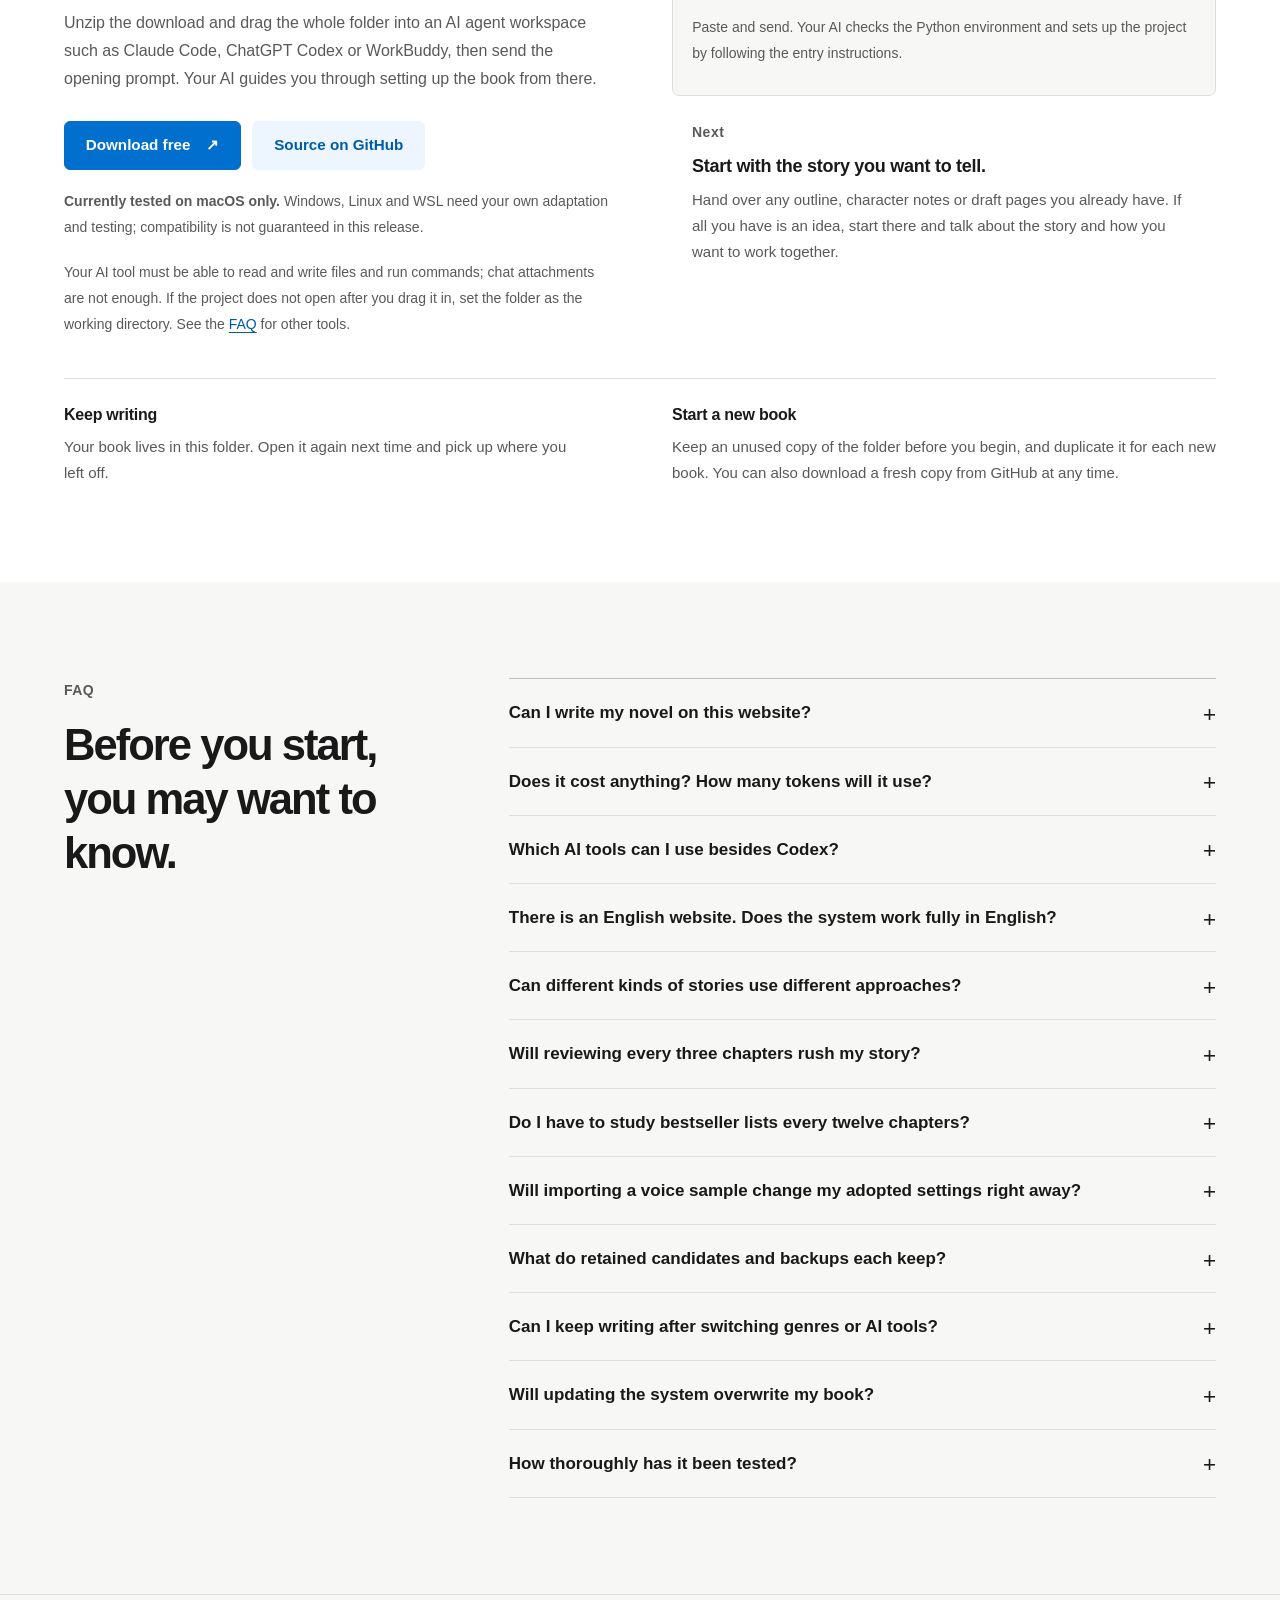
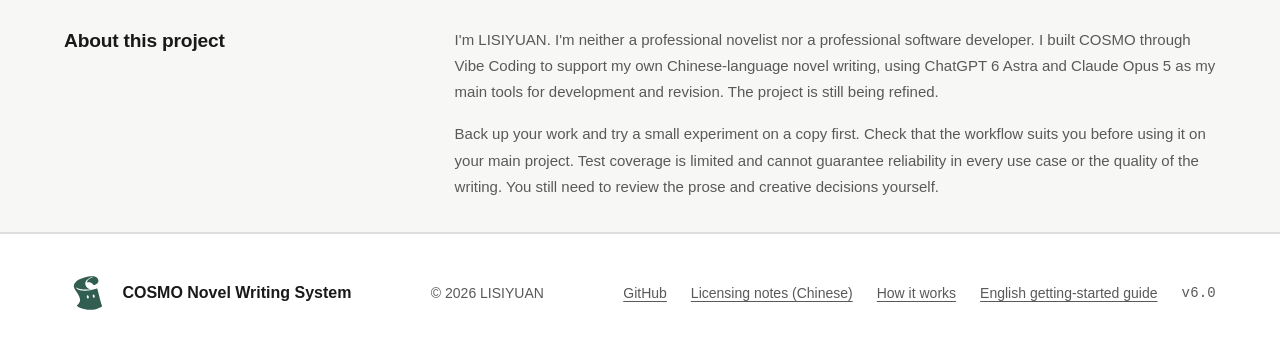
==== commit 3bbda068: "Update bilingual website copy and story-memory headline" ====
--- a/docs/en/index.html
+++ b/docs/en/index.html
@@ -3,9 +3,9 @@
 <head>
 <meta charset="utf-8"><meta name="viewport" content="width=device-width, initial-scale=1">
 <meta name="theme-color" content="#ffffff"><meta name="author" content="LISIYUAN">
-<title>COSMO Novel Writing System · 6.0 | Give your story room to grow</title>
-<meta name="description" content="A local workflow for writing novels with an AI assistant. Develop ideas and voice, draft chapters, and use reviews every three and twelve chapters to keep your outline grounded in the story you have written.">
-<link rel="stylesheet" href="../assets/showcase.css?v=6.0-begin"><script src="../assets/showcase.js?v=6.0-direct" defer></script>
+<title>COSMO Novel Writing System · 6.0 | From the first chapter to the last, help your AI keep track of the past</title>
+<meta name="description" content="COSMO is an open-source long-form fiction workflow for AI agents. Characters, foreshadowing, the outline and every revision are recorded, checked and left for the author to approve. Short reviews every 3 chapters, full reviews every 12. Runs locally, no API key needed.">
+<link rel="stylesheet" href="../assets/showcase.css?v=6.0-copy"><script src="../assets/showcase.js?v=6.0-copy" defer></script>
 <link rel="icon" href="../assets/favicon.ico" type="image/x-icon">
 <link rel="alternate" hreflang="zh-CN" href="../index.html"><link rel="alternate" hreflang="en" href="index.html"><link rel="alternate" hreflang="x-default" href="../index.html">
 </head>
@@ -13,75 +13,76 @@
 <a class="skip" href="#main">Skip to content</a>
 <header class="masthead"><nav class="container nav" aria-label="Main navigation">
 <a class="brand" href="index.html" aria-current="page"><img class="brand-mark" src="../assets/cosmo-scroll.svg" width="48" height="48" alt="Scroll mark" aria-hidden="true">COSMO Novel Writing System</a>
-<div class="nav-links"><div class="language-switch" role="group" aria-label="Language"><a href="../index.html" hreflang="zh-CN" lang="zh-CN">中文</a><span aria-hidden="true">/</span><a href="index.html" hreflang="en" lang="en" aria-current="page">English</a></div><a class="nav-optional" href="https://github.com/lisiyuan-cosmoli/cosmo-novel-writing-system">GitHub</a><a href="architecture.html">How it works ↗</a><a class="nav-cta" href="#begin">Get started</a></div>
+<div class="nav-links"><div class="language-switch" role="group" aria-label="Language"><a href="../index.html" hreflang="zh-CN" lang="zh-CN">中文</a><span aria-hidden="true">/</span><a href="index.html" hreflang="en" lang="en" aria-current="page">English</a></div><a class="nav-optional" href="https://github.com/lisiyuan-cosmoli/cosmo-novel-writing-system">GitHub</a><a href="architecture.html">How it works</a><a class="nav-cta" href="#begin">Download free</a></div>
 </nav></header>
 <main id="main">
 <section class="hero" aria-labelledby="hero-title"><div class="container">
-<div class="hero-copy"><p class="eyebrow">Built for long stories <span class="version">v<span data-system-version>6.0</span></span></p>
-<h1 id="hero-title">Give your story room to grow.<br>Make every chapter count.</h1>
-<p class="hero-lead">Develop your story with AI. Keep your characters, manuscript, and creative decisions in your own project.<br class="desktop-break">From the first idea to the next chapter, keep track of how you got here.</p>
-<div class="actions"><a class="button" href="#begin">Download and get started <span aria-hidden="true">→</span></a><a class="button secondary" href="architecture.html">See how it works</a></div>
-<p class="hero-caption">Local files · Author-led decisions · Open-source workflow</p></div>
+<div class="hero-copy"><p class="eyebrow">Open-source workflow for long fiction <span class="version">v<span data-system-version>6.0</span></span></p>
+<h1 id="hero-title">From the first chapter to the last,<br>help your AI keep track <span class="keep">of the past.</span></h1>
+<p class="hero-lead">COSMO is a long-form fiction workflow built for AI agents. <br class="desktop-break">Characters, foreshadowing, the outline and every revision are recorded, checked, and left for you to approve.</p>
+<div class="actions"><a class="button" href="#begin">Download free <span aria-hidden="true">→</span></a><a class="button secondary" href="architecture.html">See how it works</a></div>
+<p class="hero-caption">Works with AI agents such as Claude Code, Codex and WorkBuddy · Currently tested on macOS</p></div>
 <figure class="workspace-preview" aria-labelledby="workspace-caption">
 <figcaption class="workspace-bar" id="workspace-caption"><span class="window-dots" aria-hidden="true"><i></i><i></i><i></i></span><span>COSMO / A new novel</span><span class="preview-label">Workflow illustration</span></figcaption>
-<div class="workspace-body"><aside class="workspace-sidebar" aria-label="Project materials"><div class="workspace-name"><img class="brand-mark" src="../assets/cosmo-scroll.svg" width="48" height="48" alt="Scroll mark" aria-hidden="true">My story</div><div class="sidebar-label">Kept with your book</div><ul><li><span aria-hidden="true">▤</span> Creative intent</li><li><span aria-hidden="true">◇</span> Characters and setting</li><li><span aria-hidden="true">☷</span> Outline and chapter cards</li><li class="selected"><span aria-hidden="true">▧</span> Current chapter batch</li><li><span aria-hidden="true">↺</span> Revision history</li></ul><p class="sidebar-foot">One project, one book.</p></aside>
-<div class="workspace-main"><div class="workspace-heading"><div><p class="workspace-kicker">Build on what you have agreed</p><h2>Start the next batch here.</h2></div><img class="scroll-mascot" src="../assets/cosmo-scroll.svg" width="96" height="96" alt="Scroll mark, the COSMO Novel Writing System logo"></div>
-<div class="workspace-columns"><article class="workspace-card"><span class="status-tag">Confirmed</span><h3>The story's foundations</h3><p>What experience does this book promise?<br>What do the characters know now?</p><div class="preview-rule"></div><span class="card-foot">Setting · Voice · Current state</span></article><article class="workspace-card draft-card"><span class="status-tag blue">Draft and reread</span><h3>Candidate chapters</h3><p>Write from the available evidence.<br>Read through, then check connections.</p><div class="preview-rule"></div><span class="card-foot">Two passes · Independent review</span></article><article class="workspace-card"><span class="status-tag">Awaiting author approval</span><h3>A concrete change list</h3><p>Read the full manuscript.<br>Approve that exact version.</p><div class="preview-rule"></div><span class="card-foot">Digest-bound approval · Save</span></article></div>
-<div class="workspace-note"><span class="note-check" aria-hidden="true">✓</span><span>Accepted work becomes the reference. Unused ideas can still be kept.</span></div></div></div>
-<p class="preview-disclaimer">This illustrates a local workflow. Writing happens in your files and AI assistant; this website does not provide an online editor.</p>
+<div class="workspace-body"><aside class="workspace-sidebar" aria-label="Project materials"><div class="workspace-name"><img class="brand-mark" src="../assets/cosmo-scroll.svg" width="48" height="48" alt="Scroll mark" aria-hidden="true">My story</div><div class="sidebar-label">Kept with your book</div><ul><li><span aria-hidden="true">▤</span> Creative intent</li><li><span aria-hidden="true">◇</span> Characters and setting</li><li><span aria-hidden="true">☷</span> Outline and chapter cards</li><li class="selected"><span aria-hidden="true">▧</span> Current batch</li><li><span aria-hidden="true">↺</span> Revision history</li></ul><p class="sidebar-foot">One book, one folder.</p></aside>
+<div class="workspace-main"><div class="workspace-heading"><div><p class="workspace-kicker">Chapters 13–15 · In preparation</p><h2>The next batch <span class="keep">starts here.</span></h2></div><img class="scroll-mascot" src="../assets/cosmo-scroll.svg" width="96" height="96" alt="Scroll mark, the COSMO Novel Writing System logo"></div>
+<div class="workspace-columns"><article class="workspace-card"><span class="status-tag">Confirmed</span><h3>What drafting builds on</h3><p>What does this book promise?<br>What does each character know?</p><div class="preview-rule"></div><span class="card-foot">Setting · Voice · Character state</span></article><article class="workspace-card draft-card"><span class="status-tag blue">Draft and reread</span><h3>This batch's draft</h3><p>Drafted from the record,<br>then read through and cross-checked.</p><div class="preview-rule"></div><span class="card-foot">Two passes · Independent review</span></article><article class="workspace-card"><span class="status-tag">Awaiting you</span><h3>The change list</h3><p>Read the full text.<br>Nothing is saved until you approve.</p><div class="preview-rule"></div><span class="card-foot">Written to the book on approval</span></article></div>
+<div class="workspace-note"><span class="note-check" aria-hidden="true">✓</span><span>Rejected ideas stay out of the manuscript, but they are kept for later.</span></div></div></div>
+<p class="preview-disclaimer">Workflow illustration. Writing happens in your AI tool and local files; this site has no online editor.</p>
 </figure>
-<div class="hero-foot"><span>Kept with your book</span><span>You make the choices</span><span>The outline stays under review</span></div>
+<div class="hero-foot"><span>No API key</span><span>No account</span><span>Your files stay local</span></div>
 </div></section>
 <section class="section" id="overview"><div class="container">
-<div class="intro-statement"><p class="eyebrow"><span class="rule"></span> From the first page to a long story</p><h2>A story needs inspiration,<br>and a memory of its own.</h2></div>
+<div class="intro-statement"><p class="eyebrow"><span class="rule"></span>Why COSMO</p><h2>The hard part of a novel isn't chapter one.<br>It's chapter fifty.</h2></div>
 <div class="principles">
-<article class="principle"><span class="number">01</span><h3>Know where your choices came from</h3><p>Start with the author's existing notes, ideas, and trial drafts, then explore direction and voice. Confirmed choices become the foundations of this particular book.</p></article>
-<article class="principle"><span class="number">02</span><h3>Give the next chapter a basis</h3><p>What do the characters know? How have relationships changed? What has been set up but not yet paid off? Gather what this chapter needs before drafting.</p></article>
-<article class="principle"><span class="number">03</span><h3>Let revisions shape what follows</h3><p>Start with specific reading problems and let the review inform later chapters. Keep useful changes and a record of recurring problems.</p></article>
+<article class="principle"><span class="number">01</span><h3>It remembers</h3><p>What each character knows, where every relationship stands, which setups are still waiting for a payoff: all of it is updated with each approved batch. Before the next chapter, the relevant material is packaged and handed to your AI.</p></article>
+<article class="principle"><span class="number">02</span><h3>It keeps up</h3><p>Stories grow as you write them, and the outline should grow with them. Short reviews every three chapters and full reviews every twelve write agreed changes straight back into the outline and chapter cards, so later chapters follow one current plan.</p></article>
+<article class="principle"><span class="number">03</span><h3>It shows its work</h3><p>Every change your AI makes goes into a candidate area with a change list first. Nothing reaches the manuscript until you approve it, and if the content changes after approval, you approve again.</p></article>
 </div></div></section>
 <section class="section tint" id="process"><div class="container">
-<div class="section-head"><div><p class="eyebrow">Everyday writing / One batch at a time</p><h2>Write the chapter well.<br>Connect it to the whole book.</h2></div><p>You and your AI assistant discuss, draft, and revise. The system organizes materials, checks changes, and keeps records so you can inspect the basis for each step.</p></div>
-<div class="switches" role="group" aria-label="Explore the stages of writing a chapter" data-switch-group="chapter" hidden>
+<div class="section-head"><div><p class="eyebrow">Everyday writing</p><h2>Every batch of chapters<br>goes through four steps.</h2></div><p>Three chapters per batch by default, one at a time if you prefer, up to five. You and your AI do the writing; the system handles the materials, the checks and the saving.</p></div>
+<div class="switches" role="group" aria-label="Explore the four steps of a batch" data-switch-group="chapter" hidden>
 <button class="switch" type="button" data-panel="plan" aria-controls="plan" aria-pressed="true">01 Prepare</button><button class="switch" type="button" data-panel="draft" aria-controls="draft" aria-pressed="false">02 Draft</button><button class="switch" type="button" data-panel="read" aria-controls="read" aria-pressed="false">03 Reread</button><button class="switch" type="button" data-panel="save" aria-controls="save" aria-pressed="false">04 Approve and save</button>
 </div>
-<article class="flow-panel" id="plan" data-panel-group="chapter"><div class="flow-copy"><span class="number">01 / Prepare</span><h3>Know where this chapter is going</h3><p>Use the current outline and character state to choose the chapter's focus, the information it reveals, and where it ends. Tension, everyday detail, and a shift in a relationship can all carry a chapter.</p><div class="role-note"><strong>You decide</strong> What is most worth writing here, and what should change?</div></div><div class="document-stack"><div class="document-title"><strong>Chapter brief</strong><span class="subtle-label">PREPARE</span></div><div class="doc-row"><span>Creative intent</span><span>The experience this book promises</span></div><div class="doc-row"><span>Current outline</span><span>Story direction and near-term plans</span></div><div class="doc-row"><span>Characters and setups</span><span>Current state and open threads</span></div><div class="doc-row"><span>Chapter design</span><span>Focus, information, and ending</span></div></div></article>
-<article class="flow-panel" id="draft" data-panel-group="chapter"><div class="flow-copy"><span class="number">02 / Draft</span><h3>Bring the right material into this session</h3><p>Gather the relevant setting, voice sample, recent chapters, and earlier evidence into a reading package. The AI assistant drafts from that context; you can add prose, change the focus, or ask for another attempt.</p><div class="role-note"><strong>The system helps</strong> Control the amount of context by reading level, list sources, and check that preparation is complete.</div></div><div class="document-stack"><div class="document-title"><strong>Chapter reading package</strong><span class="subtle-label">CONTEXT</span></div><div class="doc-row"><span>Story foundations</span><span>Setting and creative boundaries</span></div><div class="doc-row"><span>Narrative voice</span><span>The adopted voice sample</span></div><div class="doc-row"><span>Events so far</span><span>Recent chapters and relevant history</span></div><div class="doc-row"><span>This task</span><span>Chapter card and author instructions</span></div></div></article>
-<article class="flow-panel" id="read" data-panel-group="chapter"><div class="flow-copy"><span class="number">03 / Reread</span><h3>Find revisions through the reading experience</h3><p>The first pass examines the desire to keep reading; the second checks continuity and language. Revise together, then reread from the start. Each batch also receives an independent review, with a full read at the end of an arc, to see whether the changes address the original problems.</p><div class="role-note"><strong>You judge</strong> Are the characters believable? Does the prose flow? Which voices should stay?</div></div><div class="document-stack"><div class="document-title"><strong>Reread and revise</strong><span class="subtle-label">REVISE</span></div><div class="doc-row"><span>Cause and effect</span><span>Do actions and results connect?</span></div><div class="doc-row"><span>Characters</span><span>Do their choices make sense?</span></div><div class="doc-row"><span>Language</span><span>Do narration and dialogue fit?</span></div><div class="doc-row"><span>Connected passages</span><span>Did the changes introduce contradictions?</span></div></div></article>
-<article class="flow-panel" id="save" data-panel-group="chapter"><div class="flow-copy"><span class="number">04 / Approve and save</span><h3>Save the version you actually reviewed</h3><p>The manuscript and related records enter one candidate. The system runs a dry run; after you approve those specific changes, it saves them together and updates the state for the next chapter.</p><div class="role-note"><strong>Check again before saving</strong> If the candidate or relevant committed files change, run the checks and obtain approval again.</div></div><div class="document-stack"><div class="document-title"><strong>This change list</strong><span class="subtle-label">COMMIT</span></div><div class="doc-row"><span>Manuscript</span><span>The chapters ready to adopt</span></div><div class="doc-row"><span>State and facts</span><span>What actually changed in this chapter</span></div><div class="doc-row"><span>Author approval</span><span>Bound to the same content digest</span></div><div class="doc-row"><span>Save records</span><span>Changes and recovery evidence you can inspect</span></div></div></article>
+<article class="flow-panel" id="plan" data-panel-group="chapter"><div class="flow-copy"><span class="number">01 / Prepare</span><h3>Set the direction before drafting</h3><p>Start from the current outline and character state. Decide the chapter's focus, what it reveals and where it ends. The focus can be rising conflict, everyday detail or a shift in a relationship.</p><div class="role-note"><strong>You decide</strong> What is this chapter really about, and what has to change?</div></div><div class="document-stack"><div class="document-title"><strong>Chapter brief</strong><span class="subtle-label">PREPARE</span></div><div class="doc-row"><span>Creative intent</span><span>The experience this book promises</span></div><div class="doc-row"><span>Current outline</span><span>Main line and near-term plans</span></div><div class="doc-row"><span>Characters and setups</span><span>Current state and open threads</span></div><div class="doc-row"><span>Chapter design</span><span>Focus, information and ending</span></div></div></article>
+<article class="flow-panel" id="draft" data-panel-group="chapter"><div class="flow-copy"><span class="number">02 / Draft</span><h3>Nothing it needs gets left out</h3><p>Setting, voice sample, recent chapters and relevant history are assembled into a reading package for your AI to draft from. You can add passages, shift the focus or ask for another attempt.</p><div class="role-note"><strong>The system handles</strong> Keeping the package to size, citing every source, and refusing to build it when a required earlier chapter is missing.</div></div><div class="document-stack"><div class="document-title"><strong>Chapter reading package</strong><span class="subtle-label">CONTEXT</span></div><div class="doc-row"><span>Story foundations</span><span>Setting and creative boundaries</span></div><div class="doc-row"><span>Narrative voice</span><span>The adopted voice sample</span></div><div class="doc-row"><span>Story so far</span><span>Recent chapters and relevant history</span></div><div class="doc-row"><span>This task</span><span>Chapter card and your instructions</span></div></div></article>
+<article class="flow-panel" id="read" data-panel-group="chapter"><div class="flow-copy"><span class="number">03 / Reread</span><h3>Read it through, then revise</h3><p>The first pass asks whether a reader would keep going; the second checks continuity and language. Revise together, then reread from the start. Each batch also gets an independent review, and the whole arc is reread when it ends.</p><div class="role-note"><strong>You judge</strong> Are the characters believable? Does the prose flow? Which lines deserve to stay?</div></div><div class="document-stack"><div class="document-title"><strong>Reread checklist</strong><span class="subtle-label">REVISE</span></div><div class="doc-row"><span>Cause and effect</span><span>Do actions and results connect?</span></div><div class="doc-row"><span>Characters</span><span>Do their choices hold up?</span></div><div class="doc-row"><span>Language</span><span>Do narration and dialogue fit this book?</span></div><div class="doc-row"><span>Continuity</span><span>Did a revision create a new contradiction?</span></div></div></article>
+<article class="flow-panel" id="save" data-panel-group="chapter"><div class="flow-copy"><span class="number">04 / Approve and save</span><h3>Only the version you approve becomes the book</h3><p>The chapters go into a candidate together with character state and fact records. The system runs a dry run and lists every change; once you approve, everything is written in one step and the state is updated for the next chapter.</p><div class="role-note"><strong>One more check before saving</strong> If the draft or the related files change after approval, the checks and your approval start over.</div></div><div class="document-stack"><div class="document-title"><strong>This change list</strong><span class="subtle-label">COMMIT</span></div><div class="doc-row"><span>Manuscript</span><span>The chapters to adopt</span></div><div class="doc-row"><span>State and facts</span><span>What actually changed in this batch</span></div><div class="doc-row"><span>Your approval</span><span>Bound to a digest of this exact version</span></div><div class="doc-row"><span>Save record</span><span>Inspectable and recoverable</span></div></div></article>
 </div></section>
 <section class="section" id="quality"><div class="container review-layout">
-<div class="review-copy"><p class="eyebrow">6.0 / Choose a mode for your story</p><h2>Look at what keeps readers going,<br>one stretch at a time.</h2><p>New books default to General mode, which focuses on reading expectations and development over a story phase. Relationships, new understanding, and experience can drive the story, and a natural ending is allowed. Progression and Conflict mode adds checks for opponents, advancement, and satisfying payoffs. Older engine cards without a mode field retain their original interpretation. Upgrading does not force older books without an active engine to add cards.</p><p>A batch defaults to three chapters; you can also work one chapter at a time. The project can configure a batch limit of up to five. Review the recent reading experience every three chapters, and the broader structure every twelve chapters or at an arc ending. Propose improvements or explain why the existing plan should stay. Read the manuscript before talking with the author. Research into comparable ranked books is optional; give a reason when skipping it, and do not repeat the author interview in the same review cycle.</p><a class="text-link" href="architecture.html#review">See how reviews inform the next chapter <span aria-hidden="true">↗</span></a></div>
-<div><figure class="rhythm-board"><figcaption class="board-heading"><strong>A twelve-chapter review cycle</strong><span>In the actual reading order of finalized chapters</span></figcaption>
-<ol class="chapter-track" aria-label="Short reviews at chapters three, six, and nine; a full review at chapter twelve, including the short review due then"><li>01</li><li>02</li><li class="small">03</li><li>04</li><li>05</li><li class="small">06</li><li>07</li><li>08</li><li class="small">09</li><li>10</li><li>11</li><li class="large">12</li></ol>
-<div class="review-pair"><article><strong>3<small>ch.</small></strong><h3>Short review · Recent experience</h3><p>Are expectations moving forward? Have feelings or relationships changed? Why keep reading?</p></article><article><strong>12<small>ch.</small></strong><h3>Full review · Story structure</h3><p>How is this phase delivering on its promise? What should stay, and what needs to change?</p></article></div>
-<div class="feedback-return">↳ Review findings → Existing outline and chapter cards → Later writing</div></figure><p class="note">The full review includes the short review due at that point. The program identifies pending work; the author and AI do the reading, research, and judgment. These checks are not literary quality scores.</p></div>
+<div class="review-copy"><p class="eyebrow">Stage reviews</p><h2>A short review every 3 chapters.<br>A full review every 12.</h2><p>The smoother the writing feels, the easier it is to drift. COSMO counts finalized chapters and flags reviews when they are due: short reviews look at how the last few chapters read, full reviews test whether the structure of the whole stage still holds.</p><p>Every review starts with the manuscript, then a conversation with you. Agreed changes go back into the existing outline and chapter cards, and later chapters follow them directly. Keeping the original plan is fine too; the reason is written down.</p><a class="text-link" href="architecture.html#review">See how reviews shape later chapters <span aria-hidden="true">↗</span></a></div>
+<div><figure class="rhythm-board"><figcaption class="board-heading"><strong>A twelve-chapter review cycle</strong><span>Counted in finalized reading order</span></figcaption>
+<ol class="chapter-track" aria-label="Short reviews at chapters three, six and nine; a full review at chapter twelve, including the short review due then"><li>01</li><li>02</li><li class="small">03</li><li>04</li><li>05</li><li class="small">06</li><li>07</li><li>08</li><li class="small">09</li><li>10</li><li>11</li><li class="large">12</li></ol>
+<div class="review-pair"><article><strong>3<small>ch.</small></strong><h3>Short review · Recent chapters</h3><p>Are expectations moving? Have feelings or relationships shifted? Why would a reader keep going?</p></article><article><strong>12<small>ch.</small></strong><h3>Full review · Stage structure</h3><p>Has this stage delivered on its promise? What stays, and what changes?</p></article></div>
+<div class="feedback-return">↳ Review findings → Back into the outline and chapter cards → Guide later chapters</div></figure><p class="note">A full review includes the short review due at that point. The program flags and records reviews; you and your AI do the reading and judging. Reviews are not scores for your novel.</p></div>
 </div></section>
 <section class="section feature-band" id="technical"><div class="container">
-<div class="technical-layout"><div class="technical-copy"><p class="eyebrow">How it is built / People, tools, and the book</p><h2>People make the choices.<br>The process leaves a record.</h2><p>A local workflow built from Markdown materials and Python tools. Creative judgment, workflow execution, and project records have separate roles and work together.</p><a class="text-link" href="architecture.html">Explore the system diagrams <span aria-hidden="true">↗</span></a></div>
-<div class="mini-system" aria-label="The author and AI create together. Tools check and save the work, forming the reference for the next chapter."><div class="mini-layer"><strong>Author × AI assistant</strong><span>Discuss · Draft · Read · Decide</span></div><div class="mini-arrow" aria-hidden="true">↓</div><div class="mini-layer"><strong>Writing system</strong><span>Prepare · Check · Approve · Save</span></div><div class="mini-arrow" aria-hidden="true">↓ ↑</div><div class="mini-layer"><strong>Project materials and records</strong><span>Setting · Manuscript · State · History</span></div></div></div>
-<div class="principle-list"><article><h3>One outline, revised over time</h3><p>Review findings go back through the existing candidate workflow, so later chapters use the same current plan.</p></article><article><h3>Issue records with evidence</h3><p>Record problems from visible conversations and execution evidence, including the response, verification, and reasons for leaving the system unchanged.</p></article><article><h3>A clean template, separate books</h3><p>Reusable methods belong in the system; each book keeps its own materials. Updates check for local differences first.</p></article></div>
+<div class="technical-layout"><div class="technical-copy"><p class="eyebrow">Local first</p><h2>No server. No account.<br>Just your folder.</h2><p>COSMO is a set of Markdown workflow documents and Python tools that use only the Python standard library. The documents tell your AI what to do at each step; the tools assemble, check and save. Your novel stays on your machine as ordinary files.</p><a class="text-link" href="architecture.html">Explore how it works <span aria-hidden="true">↗</span></a></div>
+<div class="mini-system" aria-label="You and your AI write together; COSMO assembles, checks and saves the work into the book project, which becomes the basis for the next chapter"><div class="mini-layer"><strong>You × your AI</strong><span>Discuss · Draft · Read · Decide</span></div><div class="mini-arrow" aria-hidden="true">↓</div><div class="mini-layer"><strong>COSMO workflow</strong><span>Assemble · Check · Approve · Save</span></div><div class="mini-arrow" aria-hidden="true">↓ ↑</div><div class="mini-layer"><strong>Your book project</strong><span>Setting · Manuscript · Character state · History</span></div></div></div>
+<div class="principle-list"><article><h3>One outline, always current</h3><p>Changes agreed in a review are written back into the original outline, so there are never two competing plans.</p></article><article><h3>Every problem, with evidence</h3><p>Rework, misunderstandings and blockers are recorded with their evidence, along with how they were handled and verified.</p></article><article><h3>System and story, kept apart</h3><p>Updates touch only tools and shared rules. If an update finds local changes it does not recognize, it stops.</p></article></div>
 </div></section>
 <section class="section" id="begin"><div class="container begin-grid">
-<div class="begin-intro"><p class="eyebrow">Download and get started</p><h2>One folder.<br>One prompt to begin.</h2><p>Download and extract the system. Drag the whole folder into an AI agent workspace such as ChatGPT Codex, Claude Code or WorkBuddy, then send this prompt. Follow the agent’s guidance from there.</p>
-<div class="download-links"><a class="button" href="https://github.com/lisiyuan-cosmoli/cosmo-novel-writing-system/releases">Download the system <span aria-hidden="true">↗</span></a><a class="button outline" href="https://github.com/lisiyuan-cosmoli/cosmo-novel-writing-system">Source on GitHub</a></div>
-<p class="note"><strong>Tested on macOS only.</strong> Windows, Linux and WSL require your own adaptation and testing. Compatibility is not guaranteed.</p>
-<p class="note">The agent needs file access and command execution. If dragging the folder does not open a project, select it as the working folder. See <a href="#ai-tools">requirements and other tools</a>.</p></div>
-<div class="begin-workspace"><div class="command-box"><div class="command-head"><span>Your opening prompt</span><button class="copy-button" type="button" id="copy-command" hidden>Copy prompt</button></div><p class="start-prompt" id="start-command">Please read AGENTS.md and START_HERE.md in this folder, then follow their workflow to guide me through starting a novel.</p><p class="note">After opening the folder, paste and send this prompt. The agent follows the entry instructions to check the environment and set up the project.</p><p id="copy-status" class="copy-status" role="status" aria-live="polite"></p></div>
-<div class="begin-next"><p class="eyebrow">After you send the prompt</p><h3>Start with what you have in mind.</h3><p>Bring an outline, character notes or a draft if you have them. If you are starting from scratch, talk about the story you want to write and how you would like to work together.</p></div></div>
-<div class="begin-notes"><article><h3>Continue this book</h3><p>Your story stays in this folder. Open it again next time to continue writing.</p></article><article><h3>Start another book</h3><p>To avoid downloading the system each time, save an unused copy before you start writing. Duplicate that blank template for each new book, or download a fresh copy from GitHub whenever you need one.</p></article></div>
+<div class="begin-intro"><p class="eyebrow">Get started</p><h2>Download. Drop it in.<br>Send one prompt.</h2><p>Unzip the download and drag the whole folder into an AI agent workspace such as Claude Code, ChatGPT Codex or WorkBuddy, then send the opening prompt. Your AI guides you through setting up the book from there.</p>
+<div class="download-links"><a class="button" href="https://github.com/lisiyuan-cosmoli/cosmo-novel-writing-system/releases">Download free <span aria-hidden="true">↗</span></a><a class="button outline" href="https://github.com/lisiyuan-cosmoli/cosmo-novel-writing-system">Source on GitHub</a></div>
+<p class="note"><strong>Currently tested on macOS only.</strong> Windows, Linux and WSL need your own adaptation and testing; compatibility is not guaranteed in this release.</p>
+<p class="note">Your AI tool must be able to read and write files and run commands; chat attachments are not enough. If the project does not open after you drag it in, set the folder as the working directory. See the <a href="#ai-tools">FAQ</a> for other tools.</p></div>
+<div class="begin-workspace"><div class="command-box"><div class="command-head"><span>Opening prompt</span><button class="copy-button" type="button" id="copy-command" hidden>Copy</button></div><p class="start-prompt" id="start-command">Please read AGENTS.md and START_HERE.md in this folder, then follow their workflow to guide me through starting a novel.</p><p class="note">Paste and send. Your AI checks the Python environment and sets up the project by following the entry instructions.</p><p id="copy-status" class="copy-status" role="status" aria-live="polite"></p></div>
+<div class="begin-next"><p class="eyebrow">Next</p><h3>Start with the story you want to tell.</h3><p>Hand over any outline, character notes or draft pages you already have. If all you have is an idea, start there and talk about the story and how you want to work together.</p></div></div>
+<div class="begin-notes"><article><h3>Keep writing</h3><p>Your book lives in this folder. Open it again next time and pick up where you left off.</p></article><article><h3>Start a new book</h3><p>Keep an unused copy of the folder before you begin, and duplicate it for each new book. You can also download a fresh copy from GitHub at any time.</p></article></div>
 </div></section>
-<section class="section tint" id="questions"><div class="container faq-layout"><div><p class="eyebrow">Before you start</p><h2>What it does.<br>Where its limits are.</h2></div><div class="faq">
-<details><summary>Can I write a novel on this website?</summary><div class="answer"><p>This site introduces the system. Your AI assistant handles drafting, research, and revision; Python tools handle the local workflow. The core scripts can run offline. Network access and how your material is handled depend on the AI service you choose.</p></div></details>
-<details><summary>Does it call paid APIs? How much will it use in tokens?</summary><div class="answer"><p>The system has no built-in paid API and does not call a model for you. If you use an external AI assistant, any charges and billing rules come from the service you choose.</p><p>Even the same text can use different numbers of tokens because models tokenize it differently. The context you include, the reading level, and the number of exchanges also affect usage. Character budgets in this system limit the material assembled into a package; they are not token or cost caps. Check actual usage and charges with your AI service.</p></div></details>
-<details id="ai-tools"><summary>Which AI tools can I consider besides Codex?</summary><div class="answer"><p>You can keep using Codex or try one of these tools. They offer different entry points, and some have several interfaces.</p><p><strong>Desktop workspaces:</strong> <a href="https://www.workbuddy.ai/docs/workbuddy/Quickstart">WorkBuddy</a>; <a href="https://code.claude.com/docs/en/overview">Claude Code</a> also offers desktop, editor and terminal interfaces.</p><p><strong>Agents in an editor:</strong> <a href="https://cursor.com/docs/agent/overview">Cursor Agent</a>, <a href="https://code.visualstudio.com/learn/agents/1-using-tools-with-agents">GitHub Copilot (VS Code agents)</a>, and <a href="https://docs.cline.bot/cline-overview">Cline</a>.</p><p><strong>Command-line tools:</strong> <a href="https://developers.openai.com/codex/cli/">Codex CLI</a>, Claude Code and <a href="https://geminicli.com/docs/reference/tools/">Gemini CLI</a>. Cline also has a CLI.</p><p>This release has only been tested on macOS and requires Python 3.9+. Windows, Linux, WSL and other environments have not been verified. To use COSMO there, adapt and test it yourself, including saving, backup and recovery, before using it for your manuscript. The agent checks the environment. Check that the current mode can read the whole project, run Python commands and save changes. Chat attachments alone are not enough. For cloud workspaces, confirm how to export or synchronize the complete project. Check these capabilities separately if you use another file-enabled Claude mode.</p><p>These links are official sources, checked on September 23, 2026. The list is not a COSMO compatibility certification or an assessment of writing quality. Try a separate copy first. A tool supporting Windows does not make COSMO support native Windows; costs and token usage also vary by tool and model.</p></div></details>
-<details id="language-support"><summary>Does the English website mean the whole system works in English?</summary><div class="answer"><p>The website is fully available in Chinese and English. The system core, templates, and user documentation are still primarily in Chinese. The English website does not mean the core has been localized or promise a fully English operating experience.</p><p>Under the project licenses, you can adapt it for other languages. This involves adapting prompts and templates, Chinese paths and field parsing, and language checks, then validating the changes with an example project.</p></div></details>
-<details><summary>Will reviewing every three chapters make every story move too fast?</summary><div class="answer"><p>The review asks what keeps a reader engaged. Quiet chapters can move forward through a new feeling, a changed relationship, or fresh information. Explain where a passage loses interest before deciding to speed it up. Avoid adding twists and conflict mechanically.</p><p>The program flags pending reviews; the author and AI reach conclusions through reading. Effective prose does not need changing just to fill in a form.</p></div></details>
-<details><summary>Do I have to research rankings every twelve chapters?</summary><div class="answer"><p>Research into the text of ranked books is optional; explain why if you skip it. If you do it, an AI assistant with browsing access selects comparable works and reads legally accessible consecutive passages. Record the sources, dates, and reading scope, then extract general methods that may help this book.</p><p>If access is limited, record what was actually read and what would be needed for a follow-up. No follow-up task is automatically added to the next cycle. The tools do not browse automatically or treat a synopsis as a read manuscript.</p></div></details>
-<details><summary>Will importing a voice sample immediately change the adopted settings?</summary><div class="answer"><p>Selected samples enter a candidate first: INIT for a new book, REVISE for revisions to an existing book. Complete the sample analysis, then check and approve the same digest through the existing workflow before the adopted sample changes.</p><p>For an existing book that needs its initial setup completed, you can explicitly choose INIT. If both types of candidate exist, the tool requires you to choose which one to handle. Voice profiles, genre plugins, and creative modes are separate choices.</p></div></details>
-<details><summary>What do retained candidates and backups preserve?</summary><div class="answer"><p>After a successful chapter commit, 6.0 keeps the candidate in a retained-candidate directory and reports its location. Content saved during the commit can be checked there. It does not automatically become part of the committed manuscript, and the earlier approval does not cover it.</p><p>A regular backup preserves currently effective content, excluding candidates, retained candidates, reading packages, and transaction history. Save important unused material separately. A snapshot of an interrupted transaction preserves the scene but does not guarantee a consistent book can be restored from it; check the records before recovery.</p></div></details>
-<details><summary>Can I change genres or AI tools and keep working?</summary><div class="answer"><p>Agreements and progress are stored in local files, so another AI assistant that works with local files can continue. There are <span data-plugin-count>4</span> optional genre plugins: mystery, romance, science fiction and fantasy, and serialized web fiction. You can also use none.</p><p>When changing assistants, reread the book's entry instructions and current state. Later decisions should still follow what the author has confirmed.</p></div></details>
-<details><summary>Will an update overwrite my book?</summary><div class="answer"><p>For a new book, duplicate an unused template saved earlier or download a fresh copy. Keep using the existing folder for your current book. Synchronization checks the recorded installation baseline and stops by default on unknown differences or local changes. Recognized book-specific customizations follow the preservation rules.</p><p>A system update does not adopt new story plans or revise the book for the author.</p></div></details>
-<details><summary>What has been verified so far?</summary><div class="answer"><p>The 6.0 release self-test passes <strong class="mono" data-release-tests>446 / 446</strong> checks covering initialization, reading packages, commits, revisions, review records, synchronization, recovery, and other software workflows.</p><p>Passing software checks does not prove a novel is good. Characterization, language, and reader engagement still need actual review and reader feedback. See the <a href="https://github.com/lisiyuan-cosmoli/cosmo-novel-writing-system/blob/main/%E4%BA%A4%E4%BB%98%E9%AA%8C%E6%94%B6%E6%8A%A5%E5%91%8A.md">acceptance report (Chinese)</a> and <a href="https://github.com/lisiyuan-cosmoli/cosmo-novel-writing-system/blob/main/%E5%B7%B2%E7%9F%A5%E9%99%90%E5%88%B6.md">known limitations (Chinese)</a>.</p></div></details>
+<section class="section tint" id="questions"><div class="container faq-layout"><div><p class="eyebrow">FAQ</p><h2>Before you start,<br>you may want to know.</h2></div><div class="faq">
+<details><summary>Can I write my novel on this website?</summary><div class="answer"><p>No. This site is an introduction. Drafting, research and revision happen in your AI tool, and the workflow runs through local Python tools. The core scripts work offline; whether your AI service goes online and how it handles your material depends on the tool you choose.</p></div></details>
+<details><summary>Does it cost anything? How many tokens will it use?</summary><div class="answer"><p>COSMO is free and open source. It has no built-in paid API and never calls a model for you. Your AI tool bills according to its own pricing.</p><p>Token usage is hard to predict: the same text tokenizes differently across models, and the amount of context and the number of exchanges both matter. The character budgets in COSMO only limit how much material goes into a reading package; they are not token or cost caps. Try a chapter or two and check your actual usage.</p></div></details>
+<details id="ai-tools"><summary>Which AI tools can I use besides Codex?</summary><div class="answer"><p>Any agent that can open the whole project folder, read and write files and run commands. Here are some options; pick one you are comfortable with.</p><p><strong>Desktop workspaces:</strong> <a href="https://www.workbuddy.ai/docs/workbuddy/Quickstart">WorkBuddy</a>; <a href="https://code.claude.com/docs/en/overview">Claude Code</a> also offers desktop, editor and terminal interfaces.</p><p><strong>Agents in an editor:</strong> <a href="https://cursor.com/docs/agent/overview">Cursor Agent</a>, <a href="https://code.visualstudio.com/learn/agents/1-using-tools-with-agents">GitHub Copilot (VS Code agents)</a> and <a href="https://docs.cline.bot/cline-overview">Cline</a>.</p><p><strong>Command-line tools:</strong> <a href="https://developers.openai.com/codex/cli/">Codex CLI</a>, Claude Code and <a href="https://geminicli.com/docs/reference/tools/">Gemini CLI</a>. Cline also has a CLI.</p><p>Uploading files to a chat is not enough. For cloud workspaces, confirm that the complete project can be exported or synced back to your machine. If you use another file-enabled Claude mode, check separately that it can read the whole project, run commands and save changes.</p><p>All links are official sources, checked on September 23, 2026. The list is not a compatibility certification or a ranking of writing quality. This release is tested on macOS only and requires Python 3.9+; a tool that runs on Windows does not mean COSMO supports native Windows. Try it on a separate copy first.</p></div></details>
+<details id="language-support"><summary>There is an English website. Does the system work fully in English?</summary><div class="answer"><p>Not yet. The English website translates the introduction; the system core, templates and user documentation are still primarily in Chinese, and a complete English writing experience is not promised.</p><p>The licenses allow you to adapt COSMO to other languages. That means adapting prompts and templates, Chinese paths and field parsing, and the language checks, then validating everything with an example project.</p></div></details>
+<details id="reader-modes"><summary>Can different kinds of stories use different approaches?</summary><div class="answer"><p>Yes. New books use General mode by default, which checks reader expectations and how each stage develops. It suits relationship, coming-of-age and slice-of-life stories, and it allows a natural ending. Progression and Conflict mode adds checks for opponents, escalation and satisfying payoffs.</p><p>Books upgraded from earlier versions are unaffected: older cards keep their original meaning, and books that never enabled this feature do not need to fill anything in.</p></div></details>
+<details><summary>Will reviewing every three chapters rush my story?</summary><div class="answer"><p>No. Reviews look at what keeps a reader engaged, and a quiet chapter can move the story through a new feeling, a changed relationship or fresh information. The review pinpoints where a passage loses interest before anything speeds up, and it never piles on conflict or twists mechanically.</p><p>The program only flags that a review is due; you and your AI reach the conclusions by reading. Good prose does not need to change just to fill in a form.</p></div></details>
+<details><summary>Do I have to study bestseller lists every twelve chapters?</summary><div class="answer"><p>No. Research into ranked books is optional; if you skip it, note the reason. If you do it, an AI tool with browsing access picks comparable works, reads legally accessible consecutive passages, records sources, dates and reading scope, and distills general techniques this book could use.</p><p>If access is limited, it records what was actually read and does not automatically add a follow-up task to the next cycle. COSMO's own tools never go online and never treat a synopsis as a chapter that was read.</p></div></details>
+<details><summary>Will importing a voice sample change my adopted settings right away?</summary><div class="answer"><p>No. The chosen sample enters a candidate first: INIT during book setup, REVISE for a book already in progress. The adopted voice sample changes only after the sample analysis is complete and you approve it.</p><p>An existing book that needs its setup redone can explicitly choose INIT. If both kinds of candidate exist, the tool asks you to pick which one this round handles. Voice, genre plugins and story mode are separate choices.</p></div></details>
+<details><summary>What do retained candidates and backups each keep?</summary><div class="answer"><p>After a chapter commit succeeds, 6.0 moves the candidate into a retained-candidate directory and reports where it is. Anything saved during the commit can be checked there. It never becomes part of the manuscript automatically, and your earlier approval does not cover it.</p><p>Regular backups keep the current adopted content, excluding candidates, retained candidates, reading packages and transaction history. Save important unused material separately. A snapshot taken during an interrupted save preserves the scene but does not guarantee a consistent book can be restored from it; check the records before recovering.</p></div></details>
+<details><summary>Can I keep writing after switching genres or AI tools?</summary><div class="answer"><p>Yes. Your agreements and progress are stored in local files, so another AI tool that works with local files can pick up where you left off. There are <span data-plugin-count>4</span> optional genre plugins: mystery, romance, science fiction and fantasy, and serialized web fiction. You can also use none.</p><p>After switching tools, have the new AI read the book's entry files and current state first. Later decisions still follow what you have approved.</p></div></details>
+<details><summary>Will updating the system overwrite my book?</summary><div class="answer"><p>No. Start a new book from a saved blank copy or a fresh download, and keep using the existing folder for the book you are writing. Before updating, the system checks the recorded installation baseline; unknown differences or local edits stop the update by default, and recognized book-specific customizations are preserved by rule.</p><p>An update never adopts a new story plan for you or changes what you have written.</p></div></details>
+<details><summary>How thoroughly has it been tested?</summary><div class="answer"><p>The 6.0 release self-test passes <strong class="mono" data-release-tests>446 / 446</strong> checks, covering book setup, reading packages, commits, revisions, review records, synchronization and recovery.</p><p>Passing software checks does not prove a novel is good. Characters, prose and reader engagement still need real reading and reader feedback. See the <a href="https://github.com/lisiyuan-cosmoli/cosmo-novel-writing-system/blob/main/%E4%BA%A4%E4%BB%98%E9%AA%8C%E6%94%B6%E6%8A%A5%E5%91%8A.md">acceptance report (Chinese)</a> and <a href="https://github.com/lisiyuan-cosmoli/cosmo-novel-writing-system/blob/main/%E5%B7%B2%E7%9F%A5%E9%99%90%E5%88%B6.md">known limitations (Chinese)</a>.</p></div></details>
 </div></div></section>
 <section class="project-note" aria-labelledby="project-note-title"><div class="container project-note-inner"><h2 id="project-note-title">About this project</h2><div><p>I'm LISIYUAN. I'm neither a professional novelist nor a professional software developer. I built COSMO through Vibe Coding to support my own Chinese-language novel writing, using ChatGPT 6 Astra and Claude Opus 5 as my main tools for development and revision. The project is still being refined.</p><p>Back up your work and try a small experiment on a copy first. Check that the workflow suits you before using it on your main project. Test coverage is limited and cannot guarantee reliability in every use case or the quality of the writing. You still need to review the prose and creative decisions yourself.</p></div></div></section>
 </main>
--- a/docs/assets/showcase.css
+++ b/docs/assets/showcase.css
@@ -70,6 +70,7 @@
 .button.secondary,.button.outline { color: #005aa7; background: var(--soft-blue); border-color: var(--soft-blue); }
 .button.secondary:hover,.button.outline:hover { background: #dbeeff; border-color: #dbeeff; }
 .hero-caption { margin-top: 1rem; font-size: .875rem; color: var(--muted); }
+.keep { display: inline-block; }
 .text-link { display: inline-flex; align-items: center; gap: .8rem; color: var(--accent); font-weight: 650; text-decoration: none; padding-block: .5rem; }
 .text-link:hover { text-decoration: underline; }
 .workspace-preview { margin: 3.5rem auto 0; border: 1px solid #d2d2d2; border-radius: 10px; background: #fff; box-shadow: 0 12px 40px #1919190d, 0 2px 6px #19191908; overflow: hidden; }
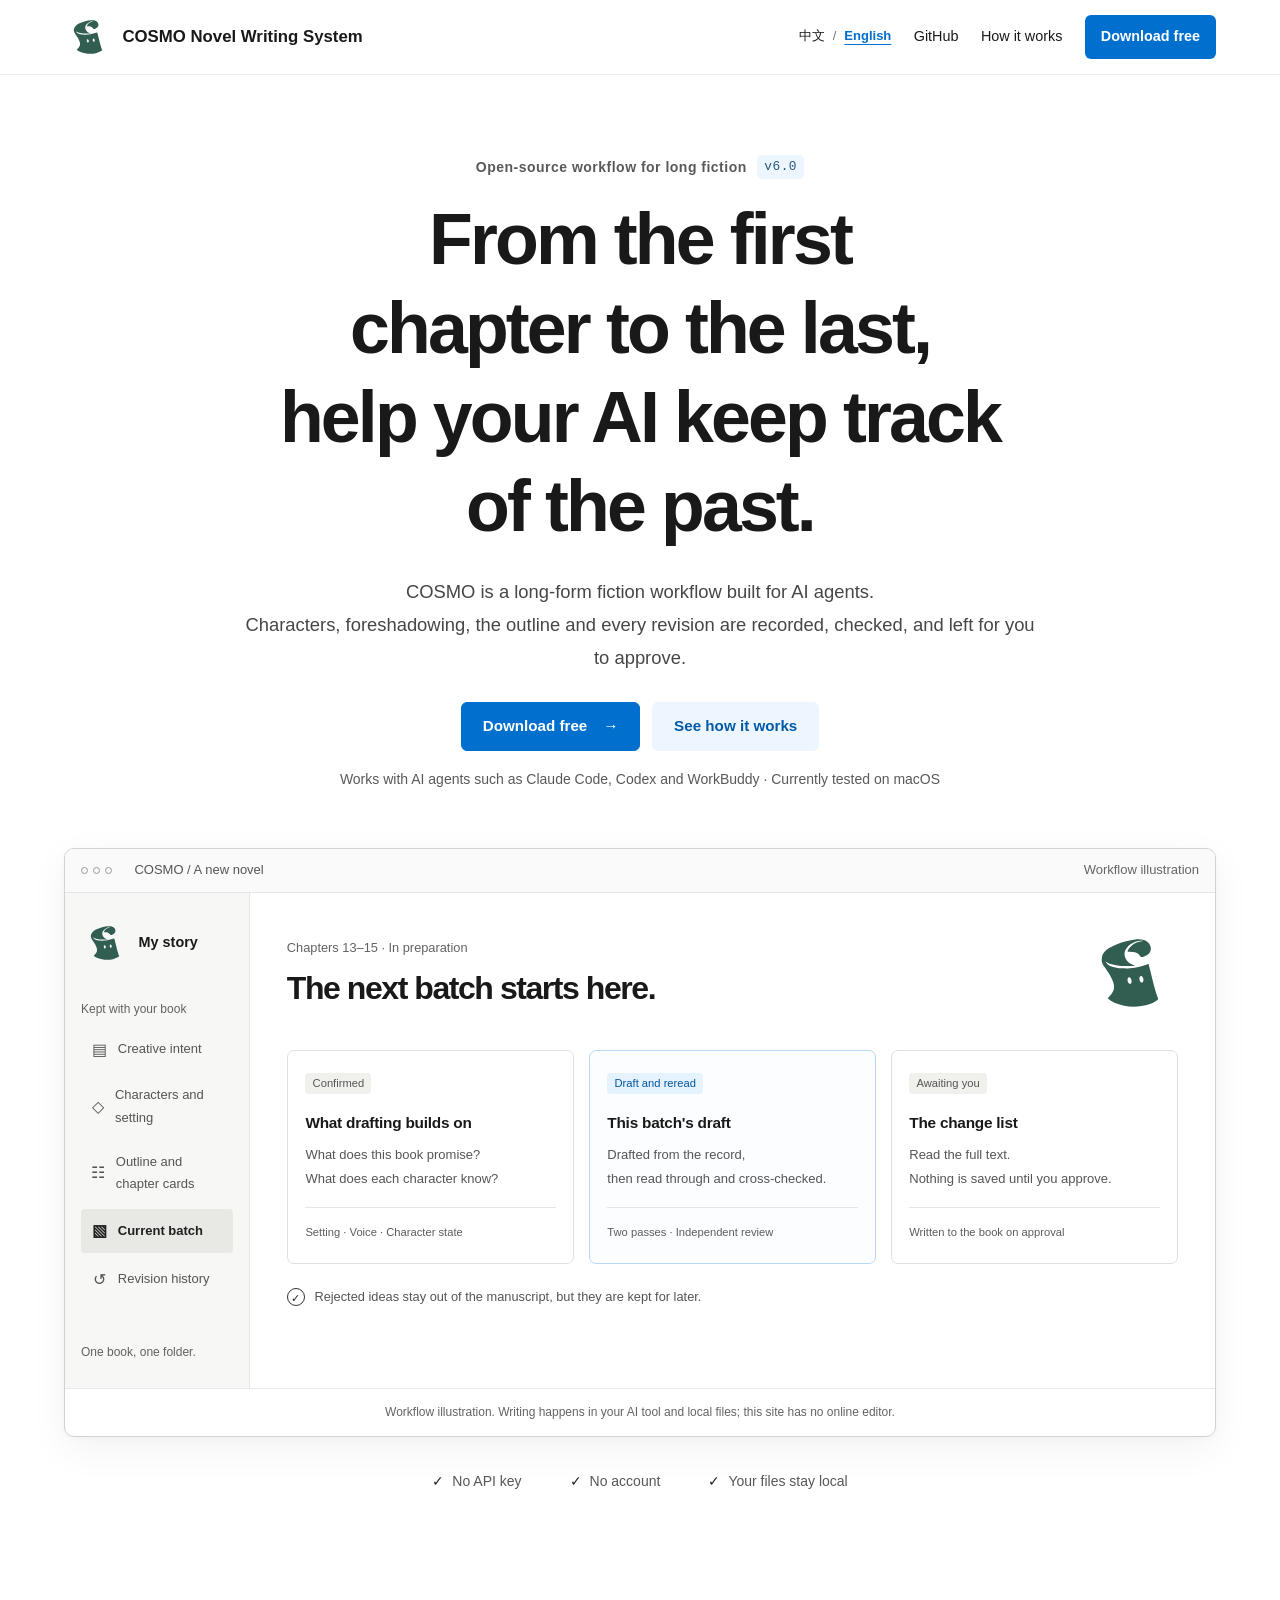
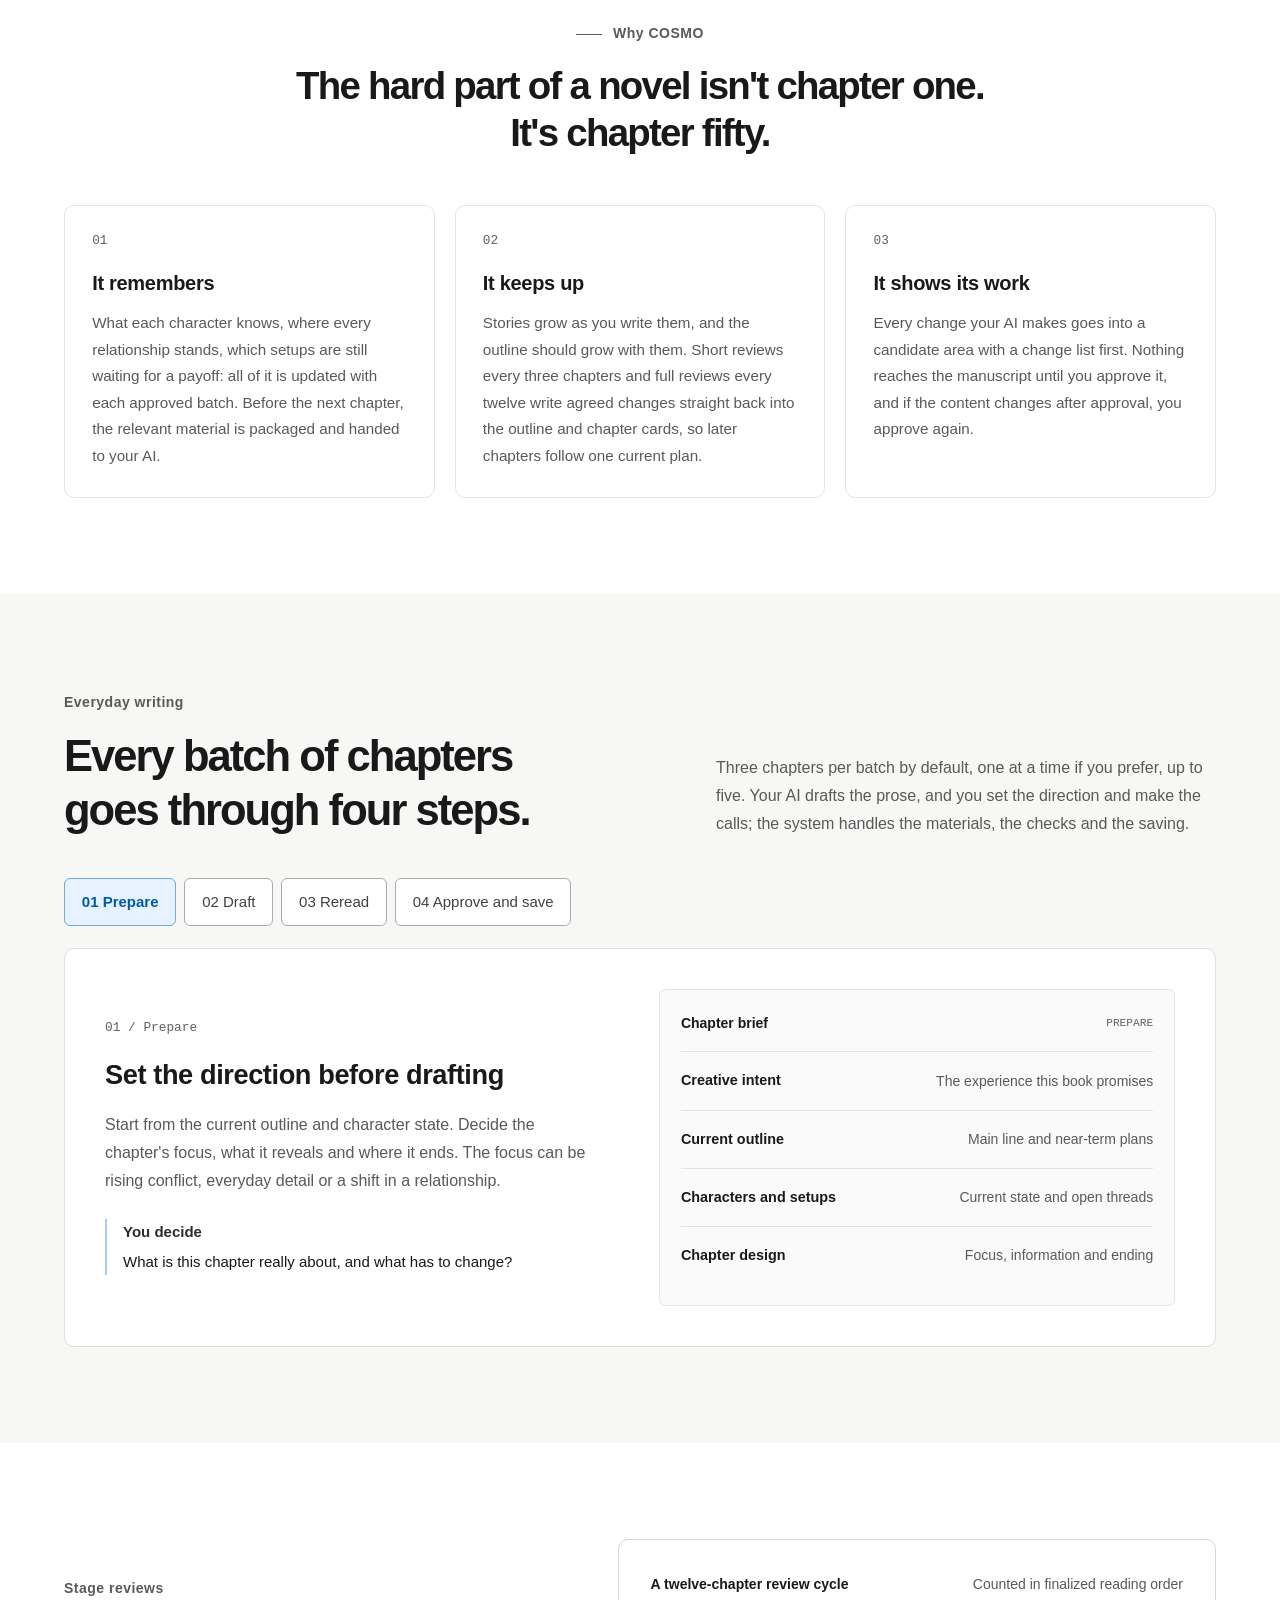
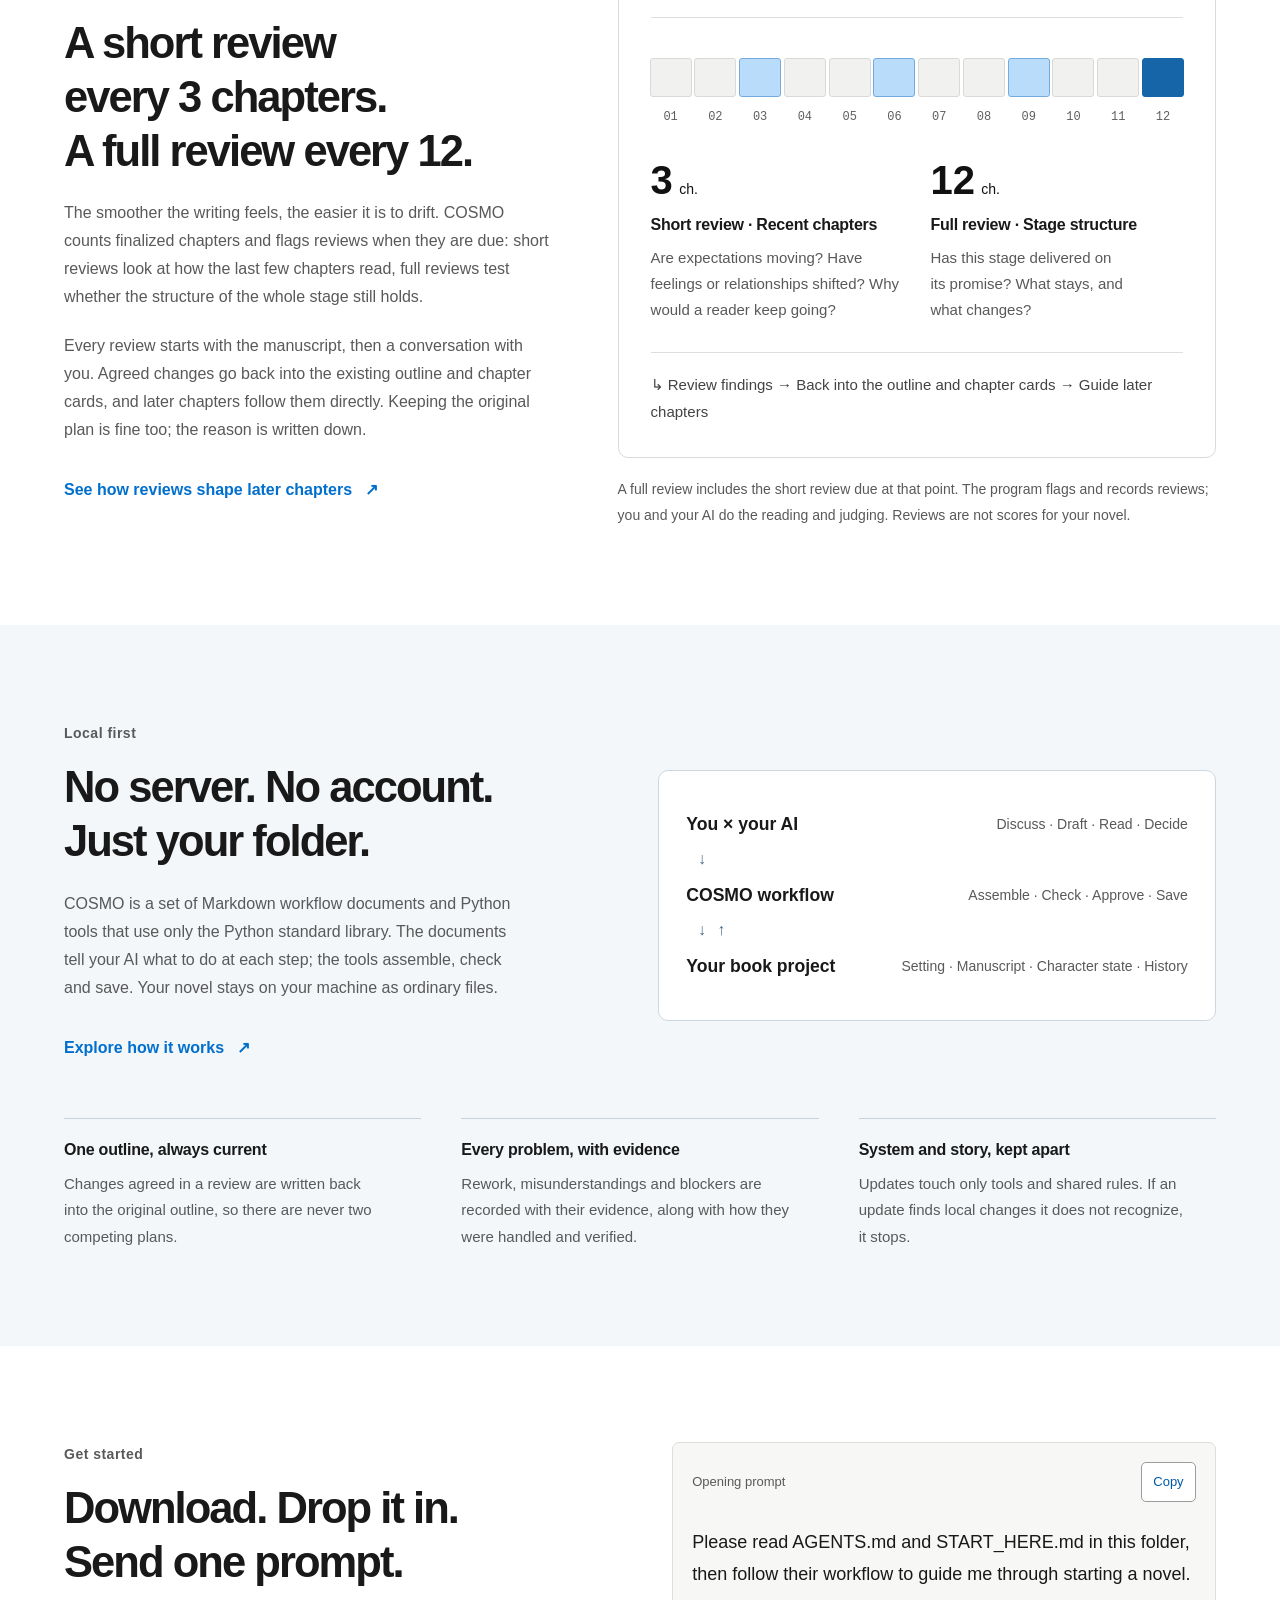
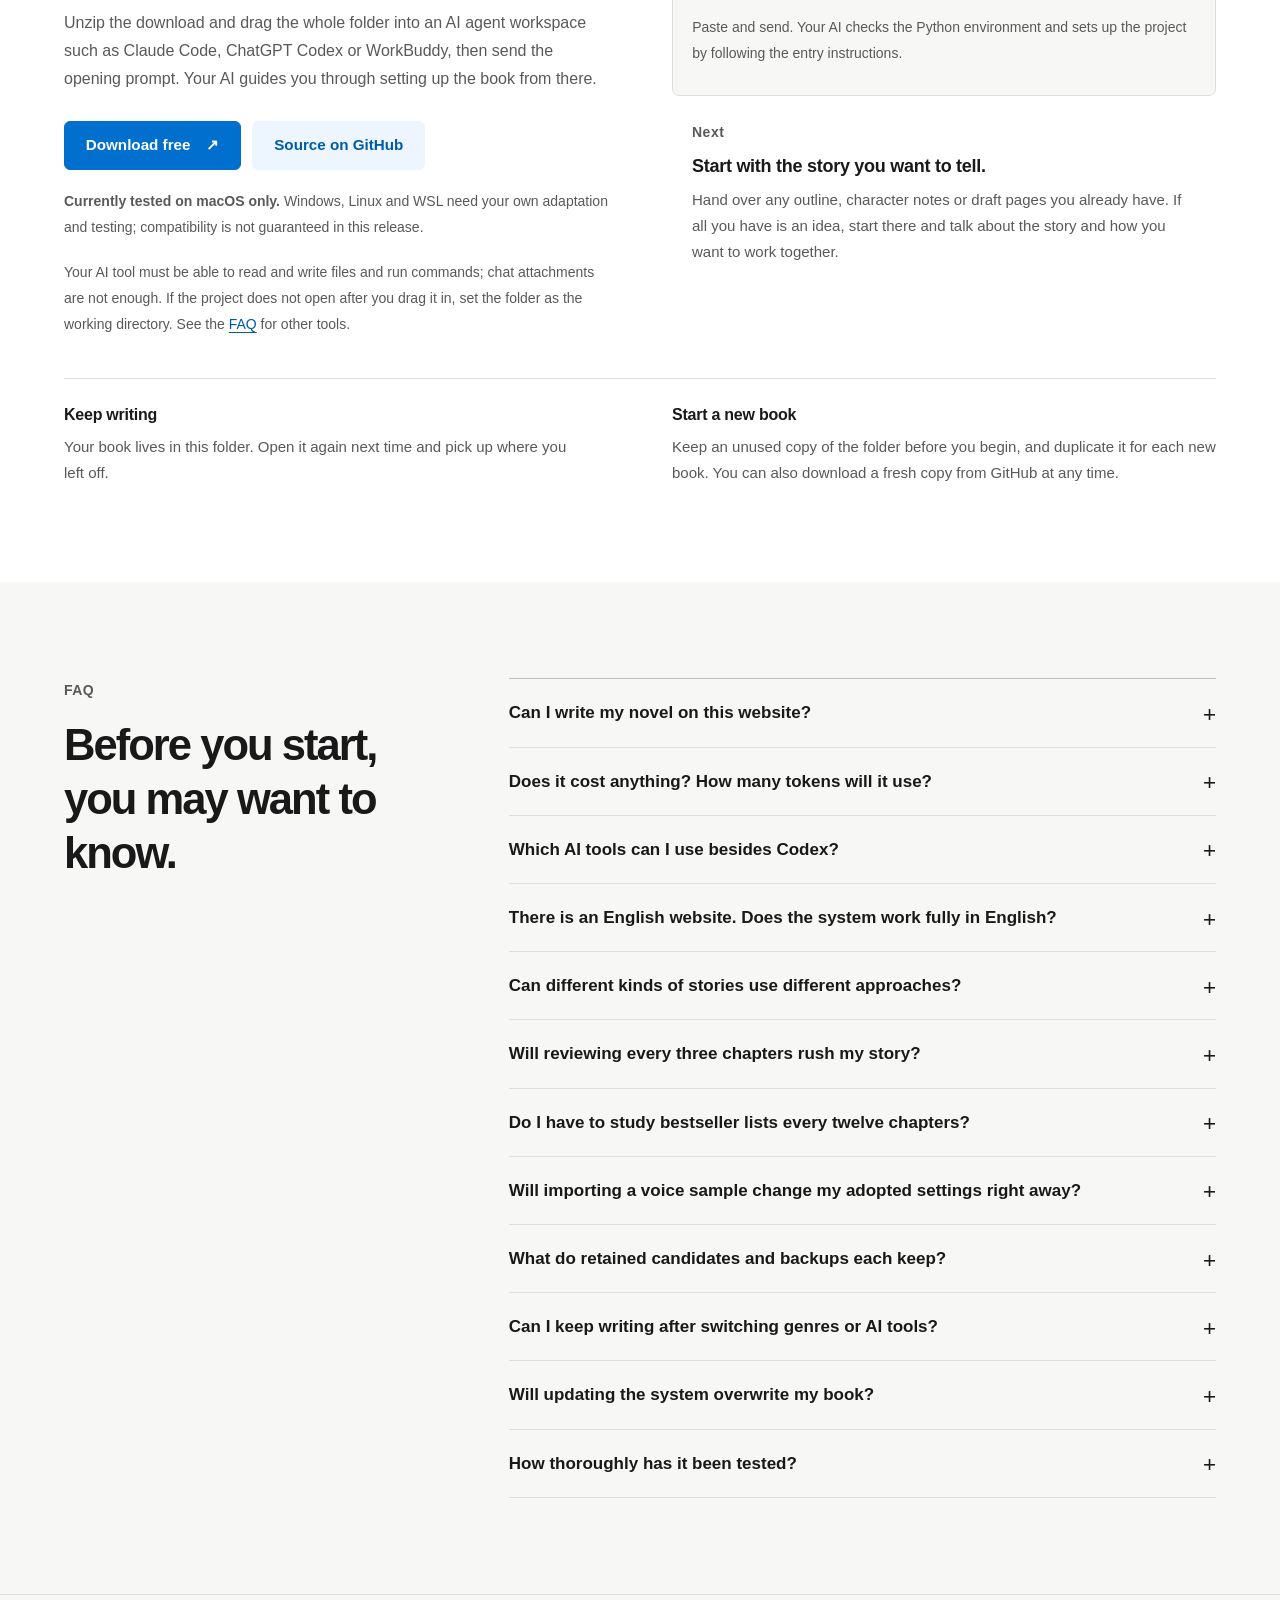
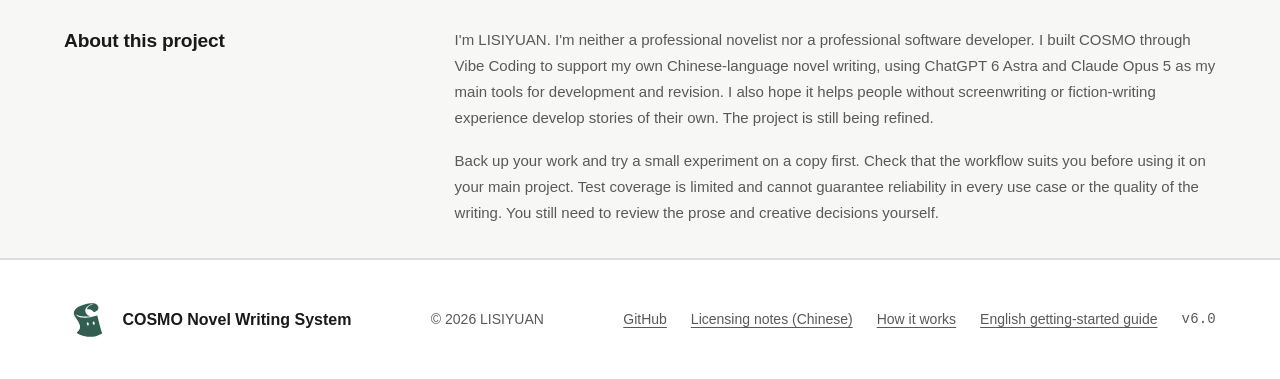
==== commit 839594e0: "Clarify who drafts and who decides on the website The AI drafts the prose; the author sets direction" ====
--- a/docs/en/index.html
+++ b/docs/en/index.html
@@ -40,7 +40,7 @@
 <article class="principle"><span class="number">03</span><h3>It shows its work</h3><p>Every change your AI makes goes into a candidate area with a change list first. Nothing reaches the manuscript until you approve it, and if the content changes after approval, you approve again.</p></article>
 </div></div></section>
 <section class="section tint" id="process"><div class="container">
-<div class="section-head"><div><p class="eyebrow">Everyday writing</p><h2>Every batch of chapters<br>goes through four steps.</h2></div><p>Three chapters per batch by default, one at a time if you prefer, up to five. You and your AI do the writing; the system handles the materials, the checks and the saving.</p></div>
+<div class="section-head"><div><p class="eyebrow">Everyday writing</p><h2>Every batch of chapters<br>goes through four steps.</h2></div><p>Three chapters per batch by default, one at a time if you prefer, up to five. Your AI drafts the prose, and you set the direction and make the calls; the system handles the materials, the checks and the saving.</p></div>
 <div class="switches" role="group" aria-label="Explore the four steps of a batch" data-switch-group="chapter" hidden>
 <button class="switch" type="button" data-panel="plan" aria-controls="plan" aria-pressed="true">01 Prepare</button><button class="switch" type="button" data-panel="draft" aria-controls="draft" aria-pressed="false">02 Draft</button><button class="switch" type="button" data-panel="read" aria-controls="read" aria-pressed="false">03 Reread</button><button class="switch" type="button" data-panel="save" aria-controls="save" aria-pressed="false">04 Approve and save</button>
 </div>
@@ -84,7 +84,7 @@
 <details><summary>Will updating the system overwrite my book?</summary><div class="answer"><p>No. Start a new book from a saved blank copy or a fresh download, and keep using the existing folder for the book you are writing. Before updating, the system checks the recorded installation baseline; unknown differences or local edits stop the update by default, and recognized book-specific customizations are preserved by rule.</p><p>An update never adopts a new story plan for you or changes what you have written.</p></div></details>
 <details><summary>How thoroughly has it been tested?</summary><div class="answer"><p>The 6.0 release self-test passes <strong class="mono" data-release-tests>446 / 446</strong> checks, covering book setup, reading packages, commits, revisions, review records, synchronization and recovery.</p><p>Passing software checks does not prove a novel is good. Characters, prose and reader engagement still need real reading and reader feedback. See the <a href="https://github.com/lisiyuan-cosmoli/cosmo-novel-writing-system/blob/main/%E4%BA%A4%E4%BB%98%E9%AA%8C%E6%94%B6%E6%8A%A5%E5%91%8A.md">acceptance report (Chinese)</a> and <a href="https://github.com/lisiyuan-cosmoli/cosmo-novel-writing-system/blob/main/%E5%B7%B2%E7%9F%A5%E9%99%90%E5%88%B6.md">known limitations (Chinese)</a>.</p></div></details>
 </div></div></section>
-<section class="project-note" aria-labelledby="project-note-title"><div class="container project-note-inner"><h2 id="project-note-title">About this project</h2><div><p>I'm LISIYUAN. I'm neither a professional novelist nor a professional software developer. I built COSMO through Vibe Coding to support my own Chinese-language novel writing, using ChatGPT 6 Astra and Claude Opus 5 as my main tools for development and revision. The project is still being refined.</p><p>Back up your work and try a small experiment on a copy first. Check that the workflow suits you before using it on your main project. Test coverage is limited and cannot guarantee reliability in every use case or the quality of the writing. You still need to review the prose and creative decisions yourself.</p></div></div></section>
+<section class="project-note" aria-labelledby="project-note-title"><div class="container project-note-inner"><h2 id="project-note-title">About this project</h2><div><p>I'm LISIYUAN. I'm neither a professional novelist nor a professional software developer. I built COSMO through Vibe Coding to support my own Chinese-language novel writing, using ChatGPT 6 Astra and Claude Opus 5 as my main tools for development and revision. I also hope it helps people without screenwriting or fiction-writing experience develop stories of their own. The project is still being refined.</p><p>Back up your work and try a small experiment on a copy first. Check that the workflow suits you before using it on your main project. Test coverage is limited and cannot guarantee reliability in every use case or the quality of the writing. You still need to review the prose and creative decisions yourself.</p></div></div></section>
 </main>
 <footer class="footer"><div class="container footer-row"><a class="brand" href="index.html"><img class="brand-mark" src="../assets/cosmo-scroll.svg" width="48" height="48" alt="Scroll mark" aria-hidden="true">COSMO Novel Writing System</a><span>© 2026 LISIYUAN</span><div class="footer-links"><a href="https://github.com/lisiyuan-cosmoli/cosmo-novel-writing-system">GitHub</a><a href="https://github.com/lisiyuan-cosmoli/cosmo-novel-writing-system/blob/main/NOTICE">Licensing notes (Chinese)</a><a href="architecture.html">How it works</a><a href="https://github.com/lisiyuan-cosmoli/cosmo-novel-writing-system/blob/main/README.en.md">English getting-started guide</a><span class="mono">v6.0</span></div></div></footer>
 </body></html>
